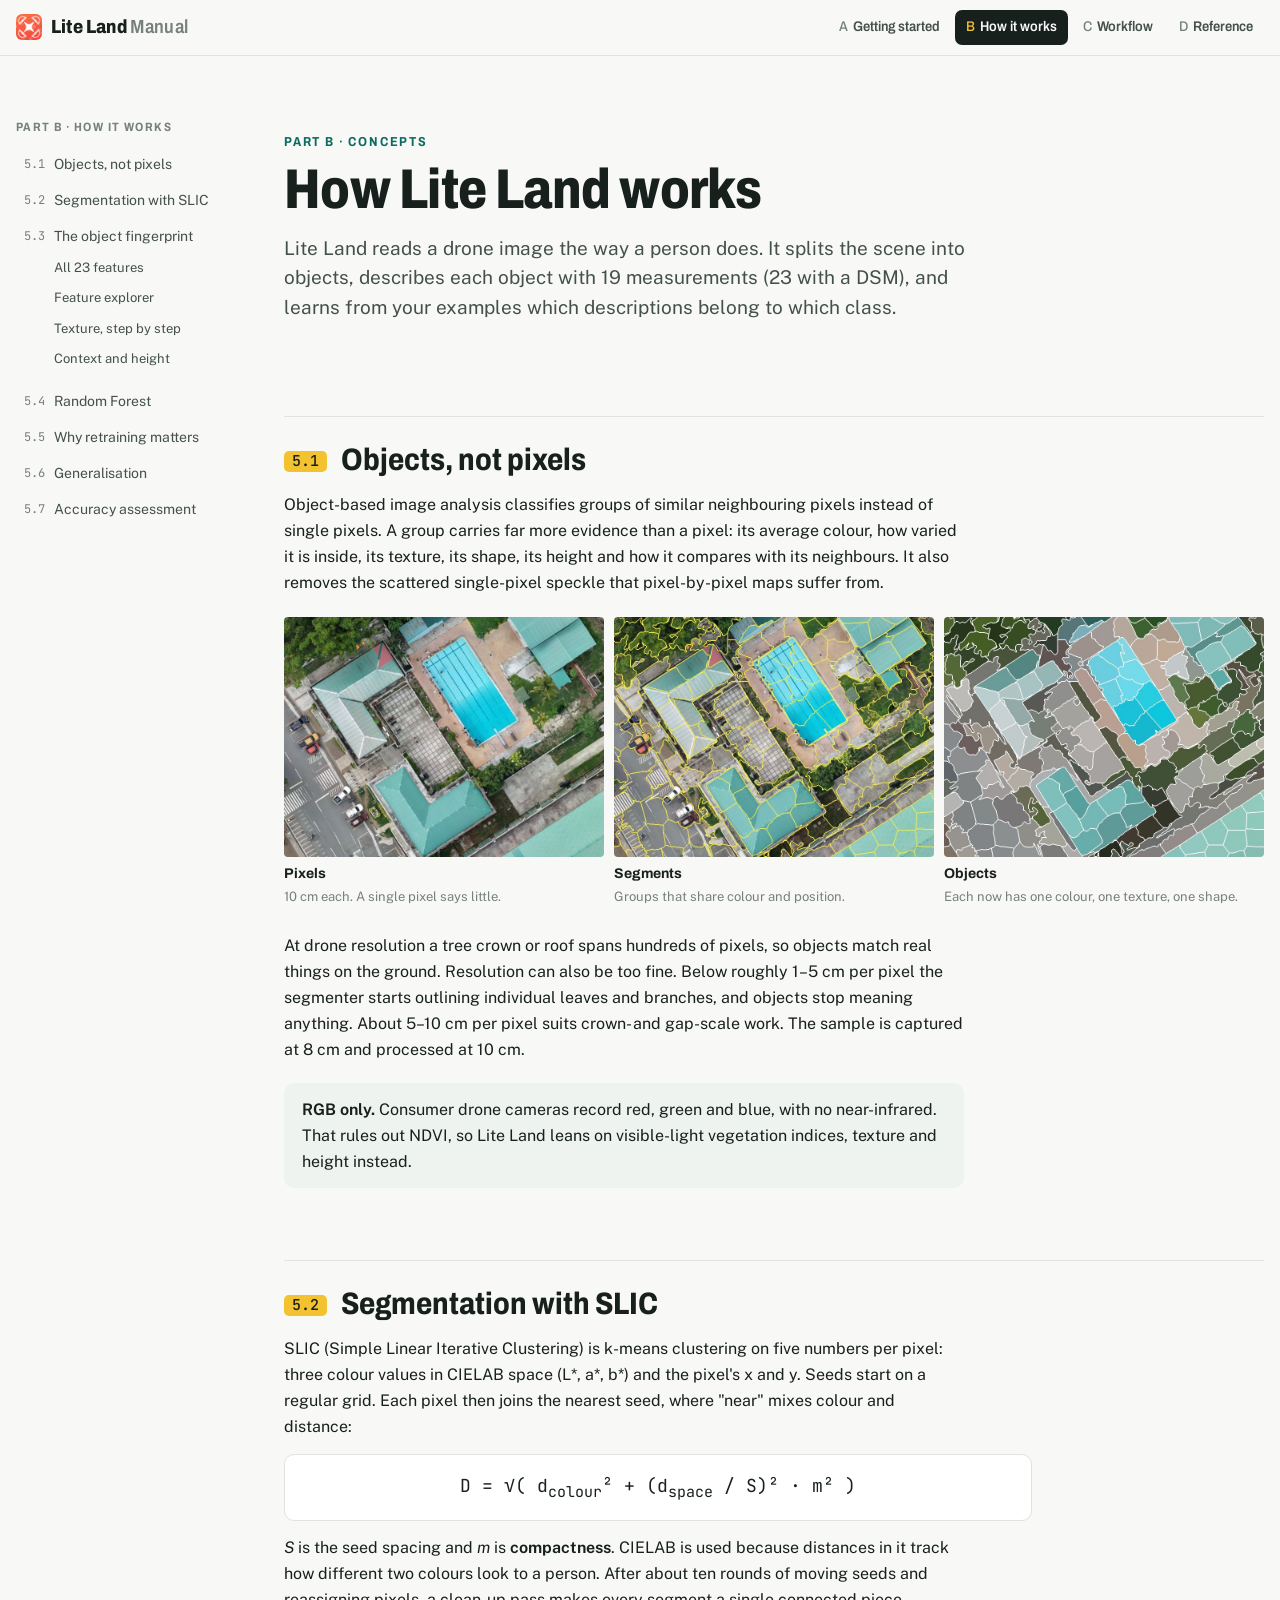
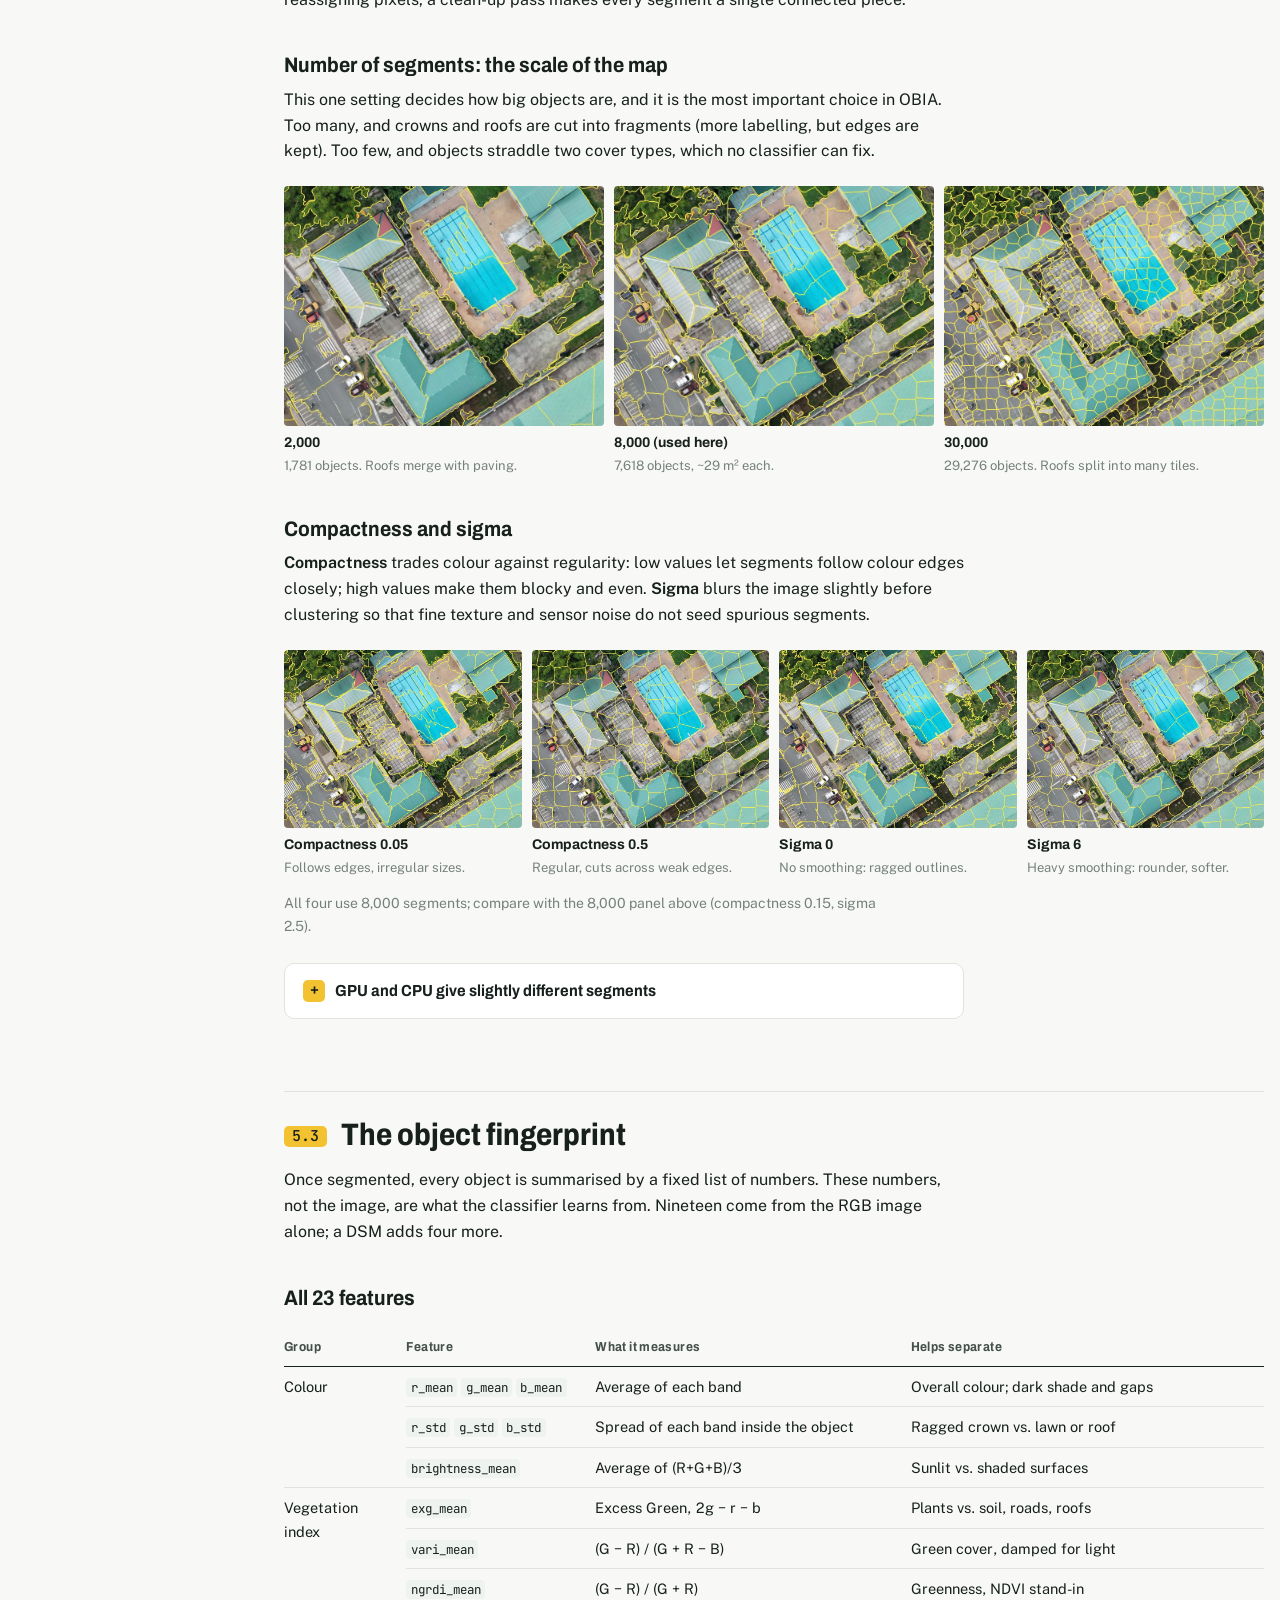
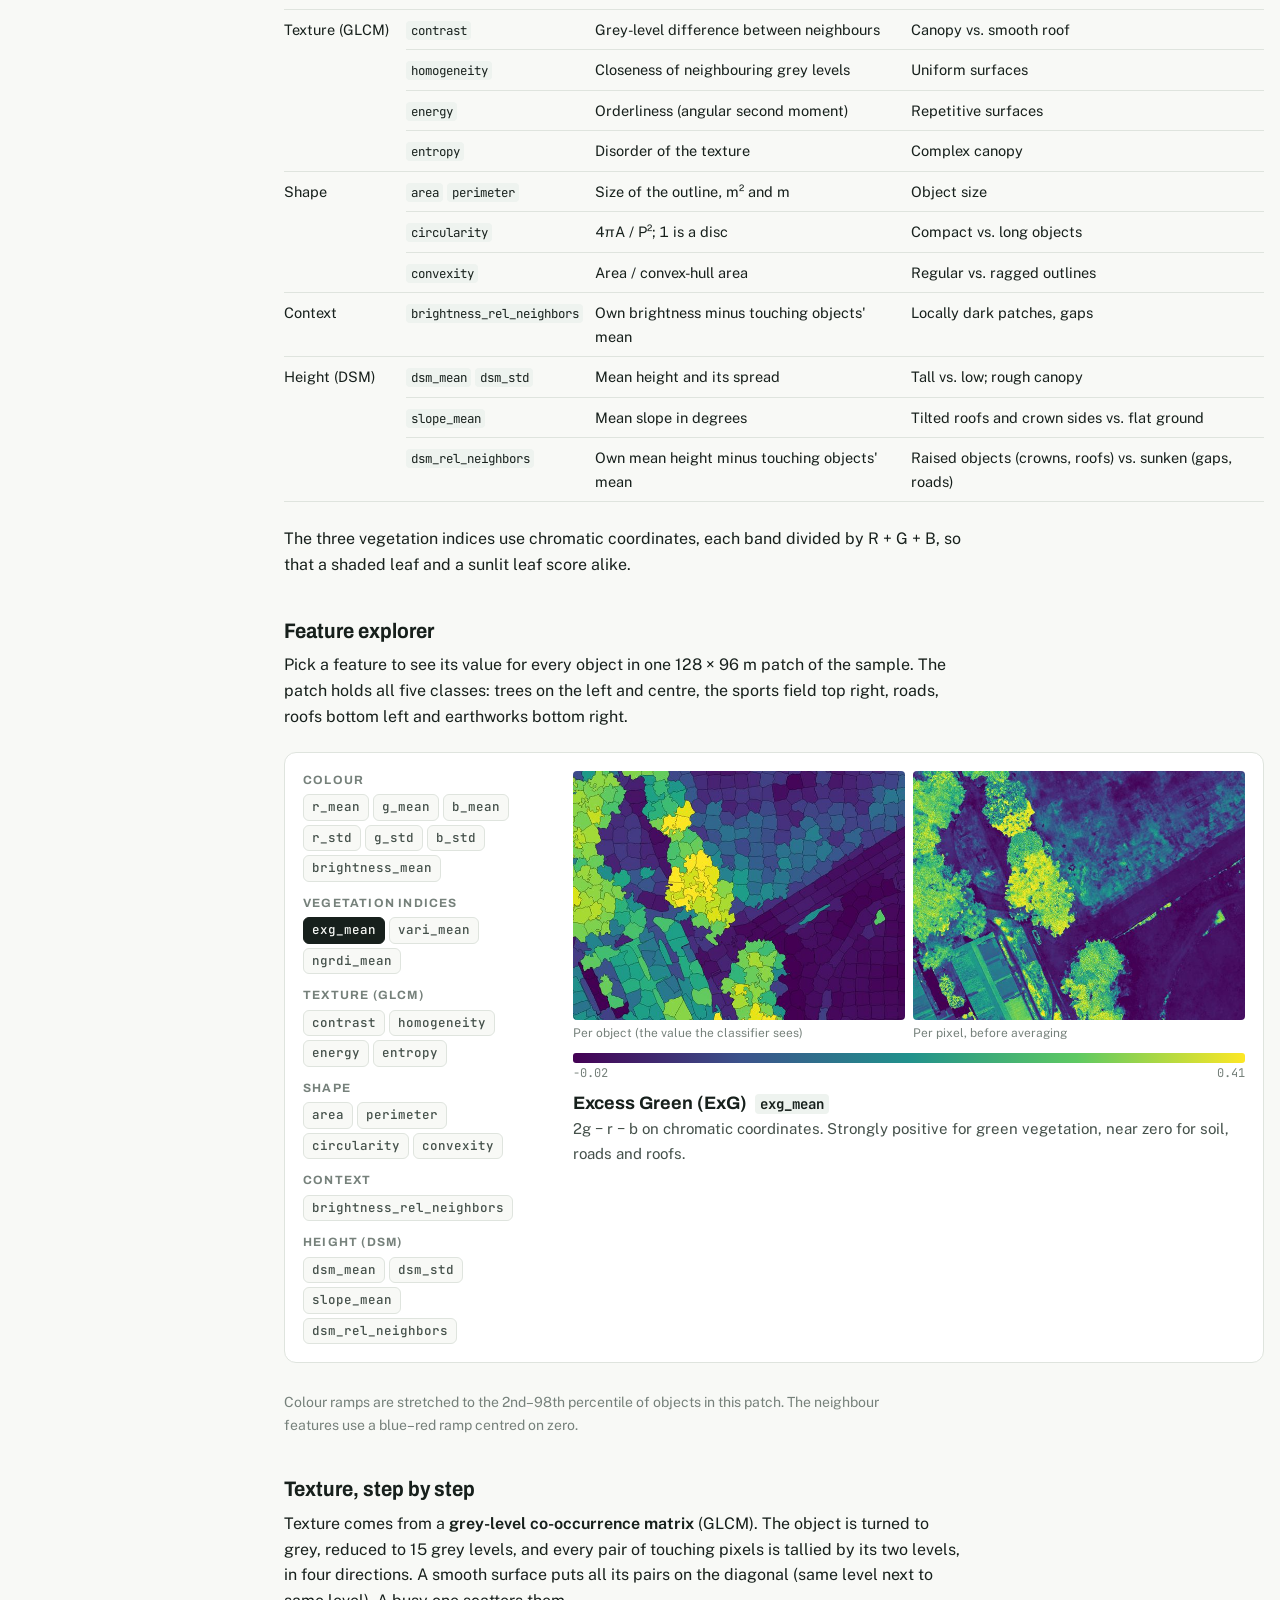
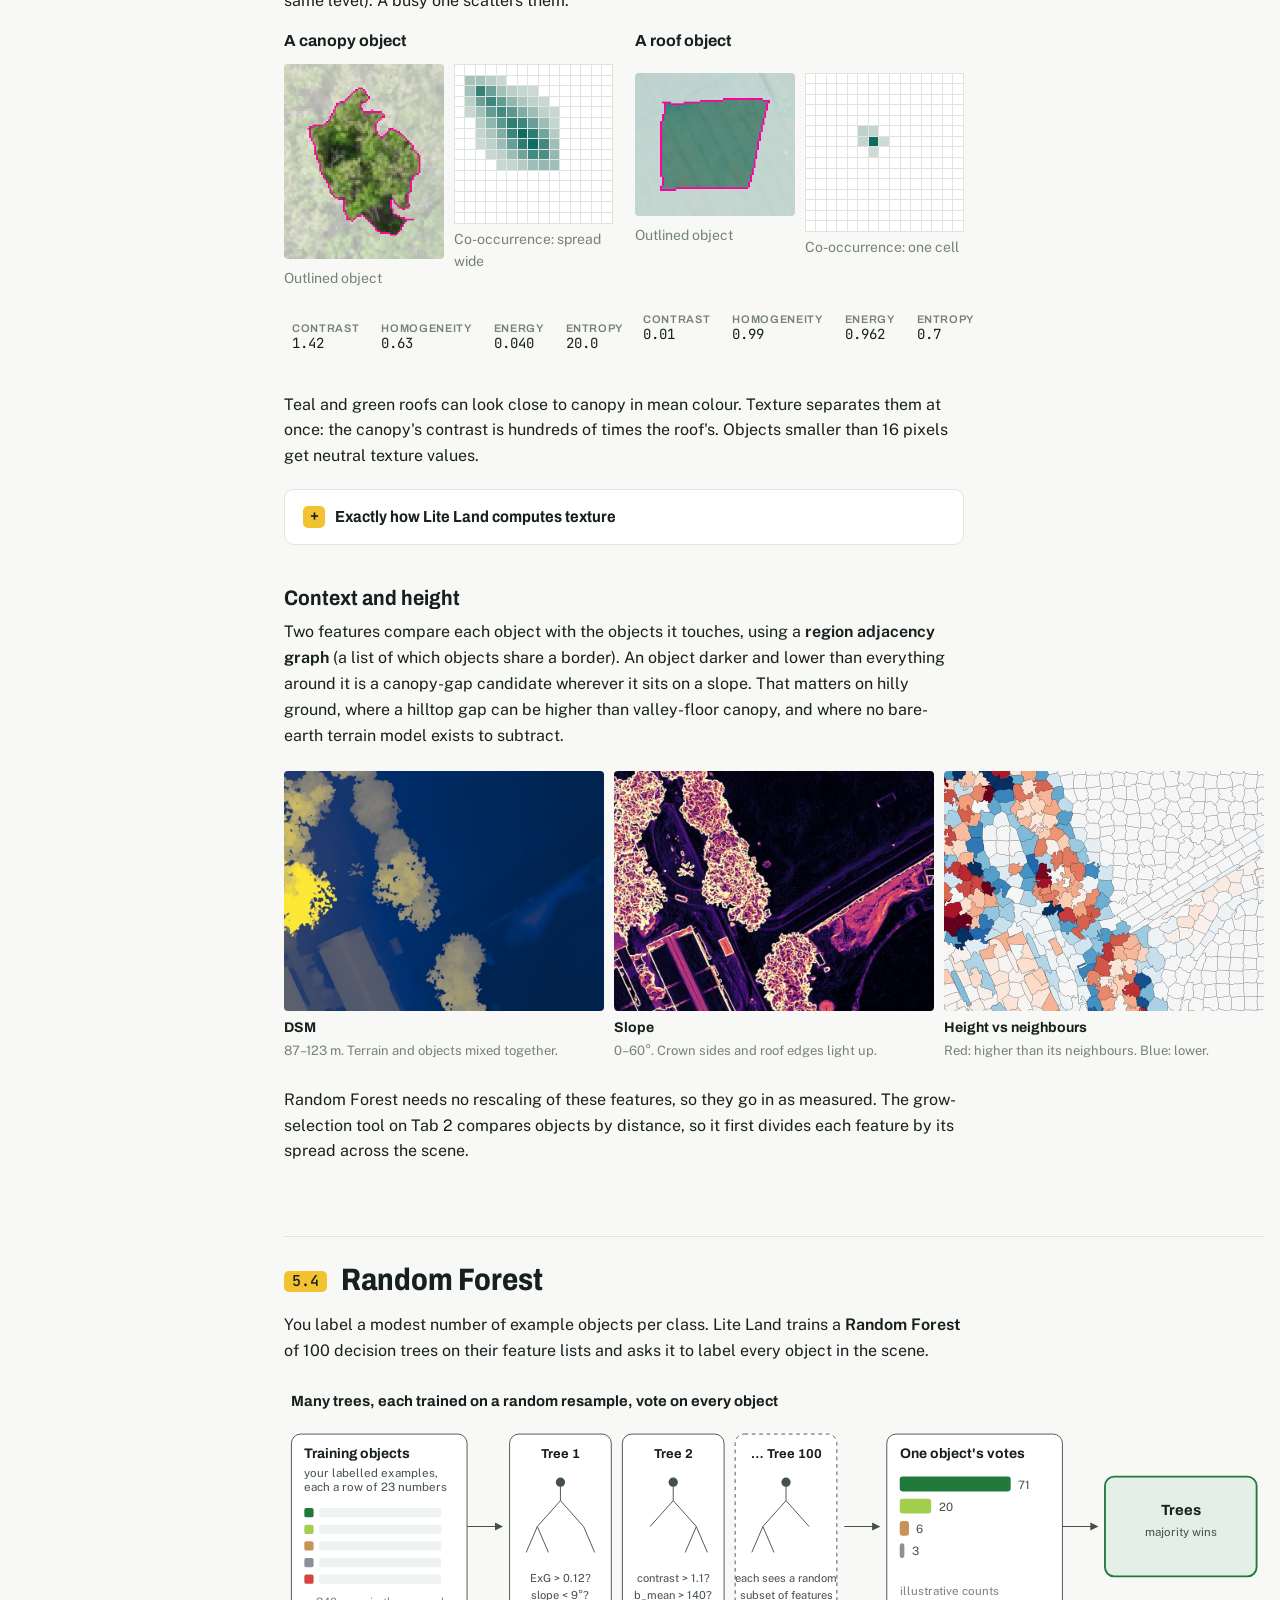
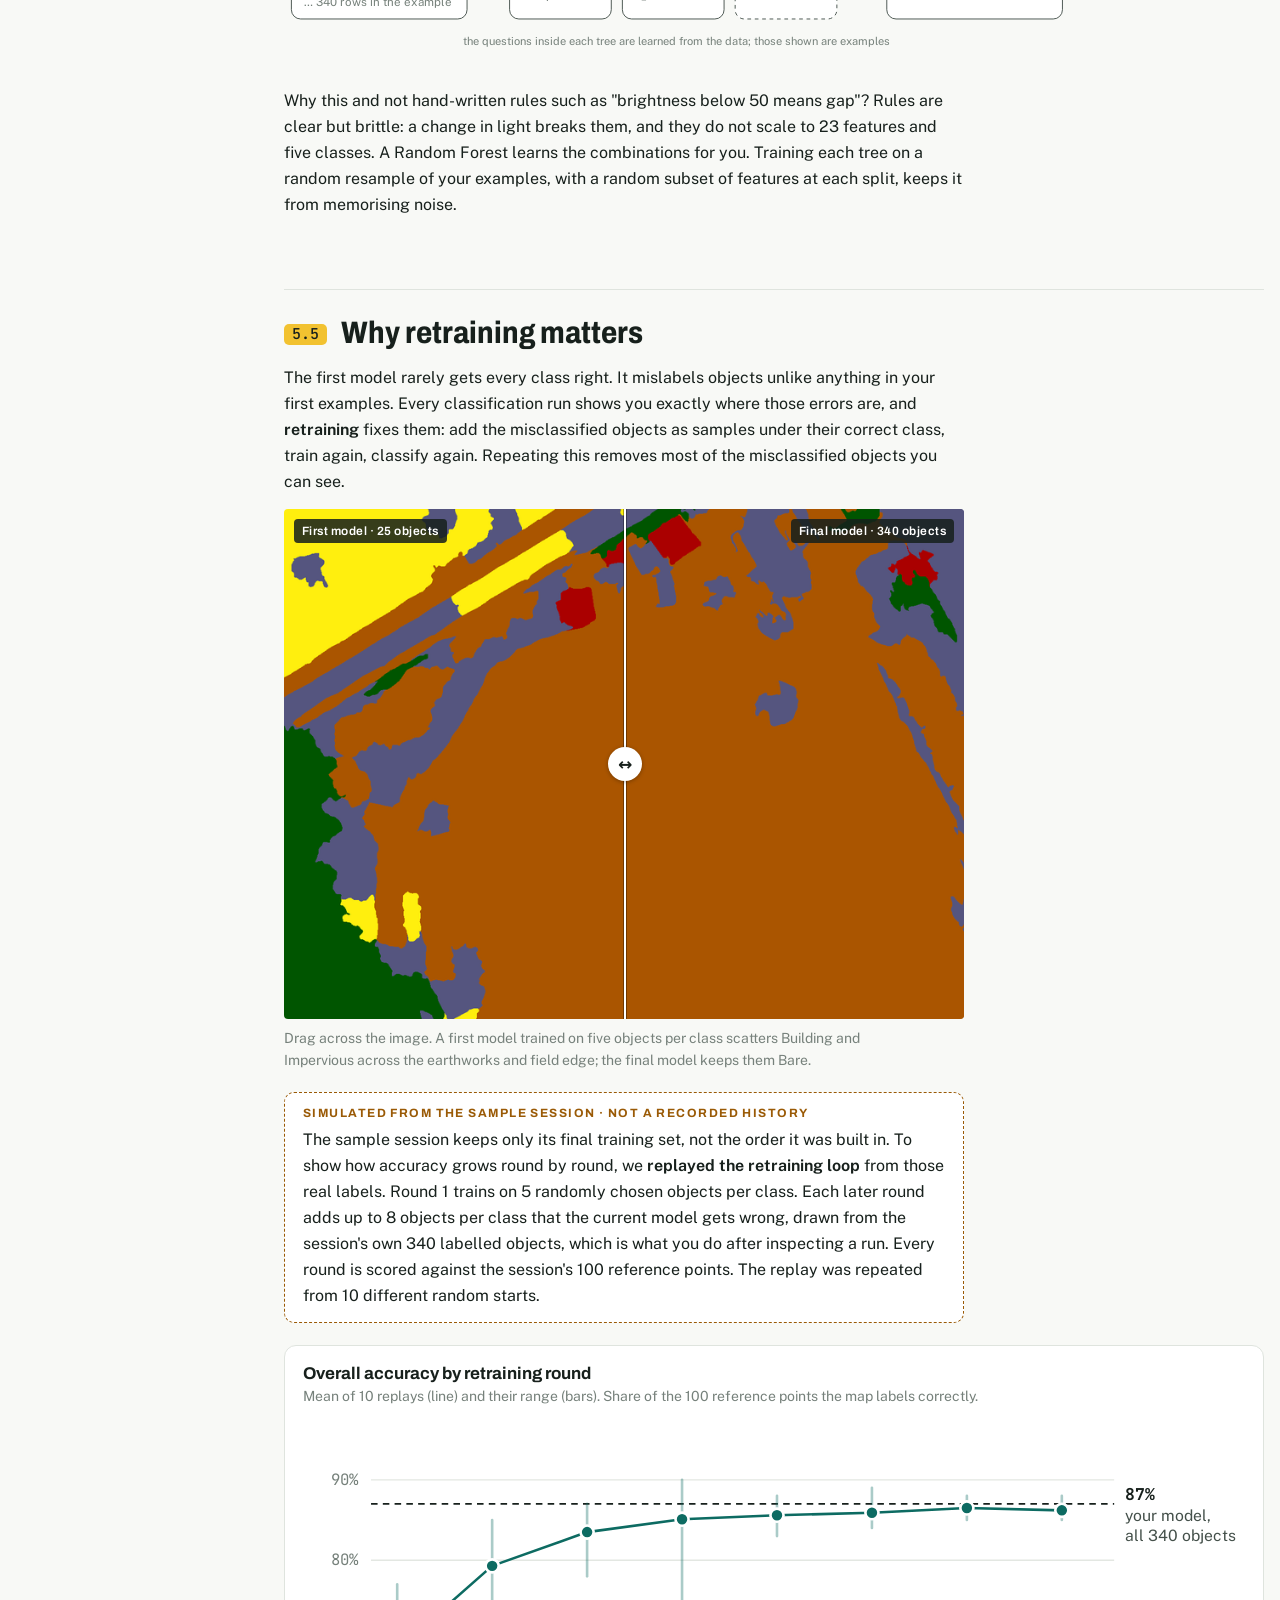
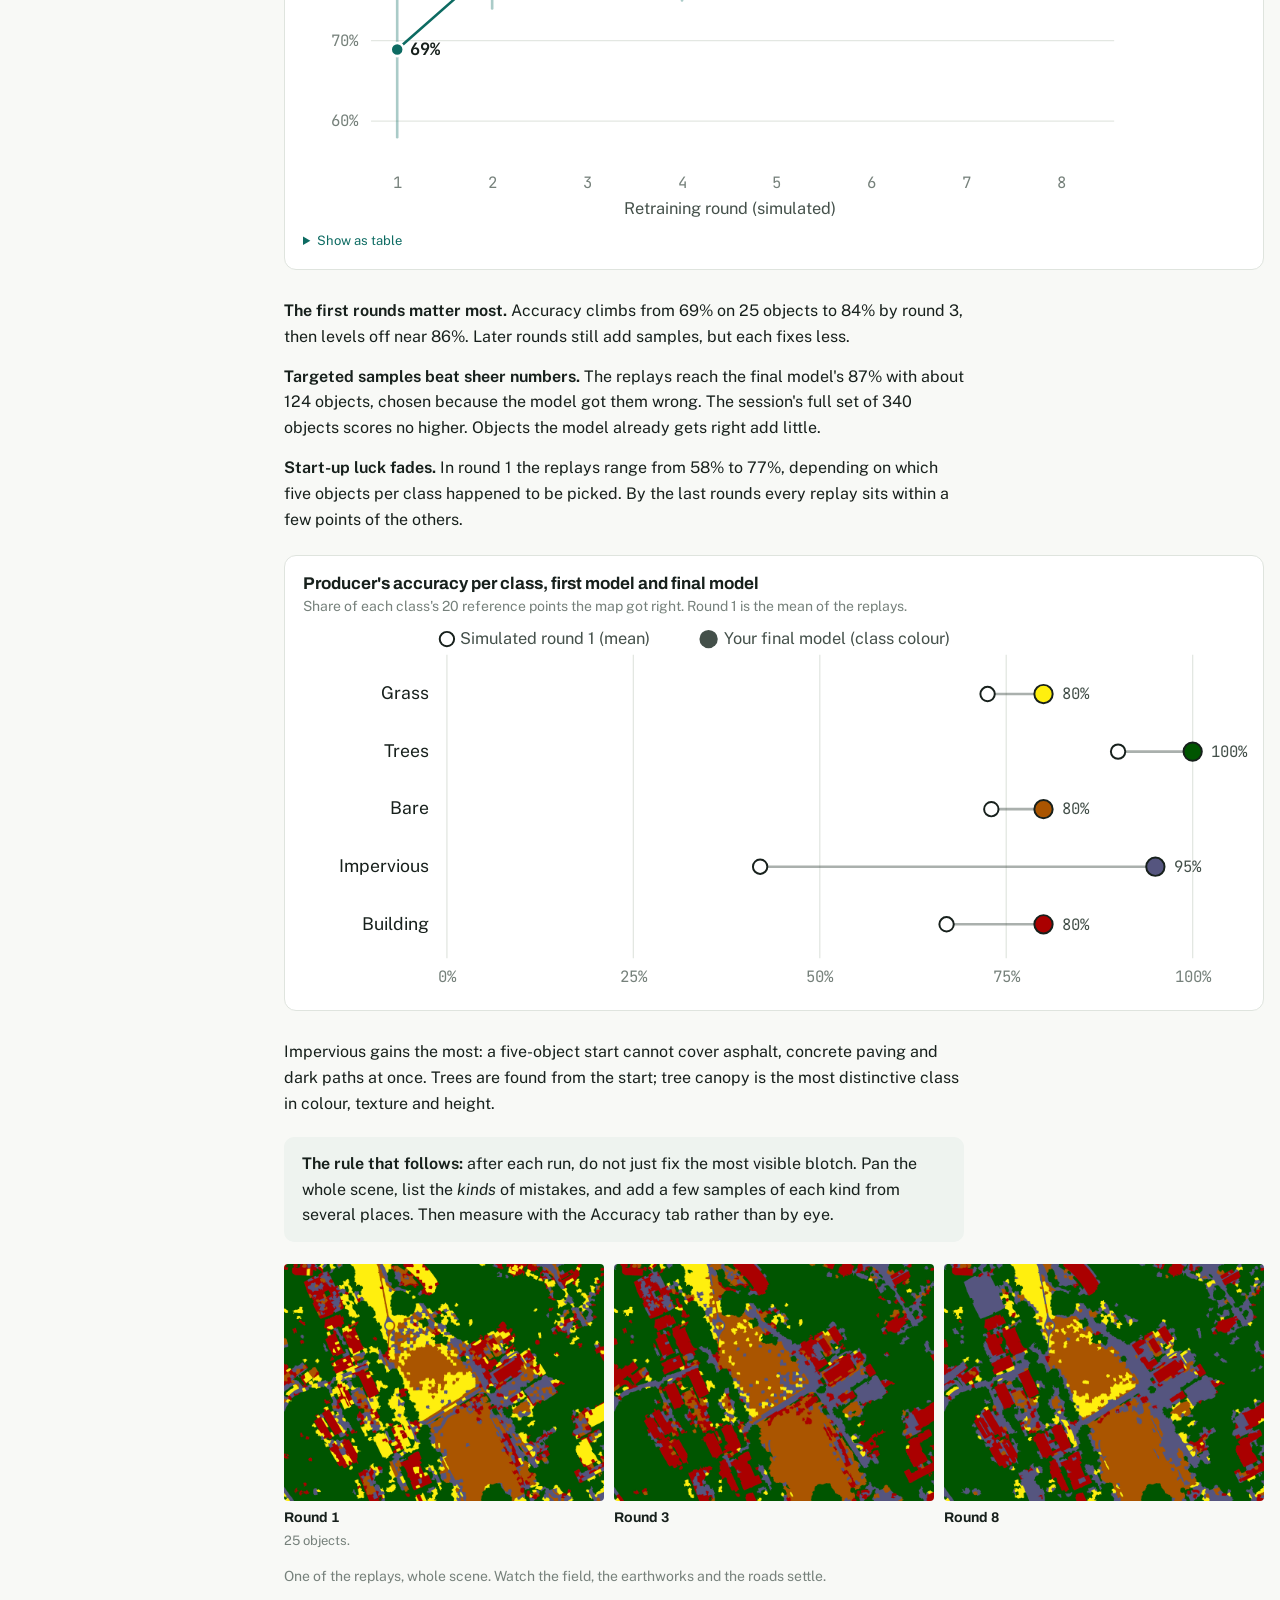
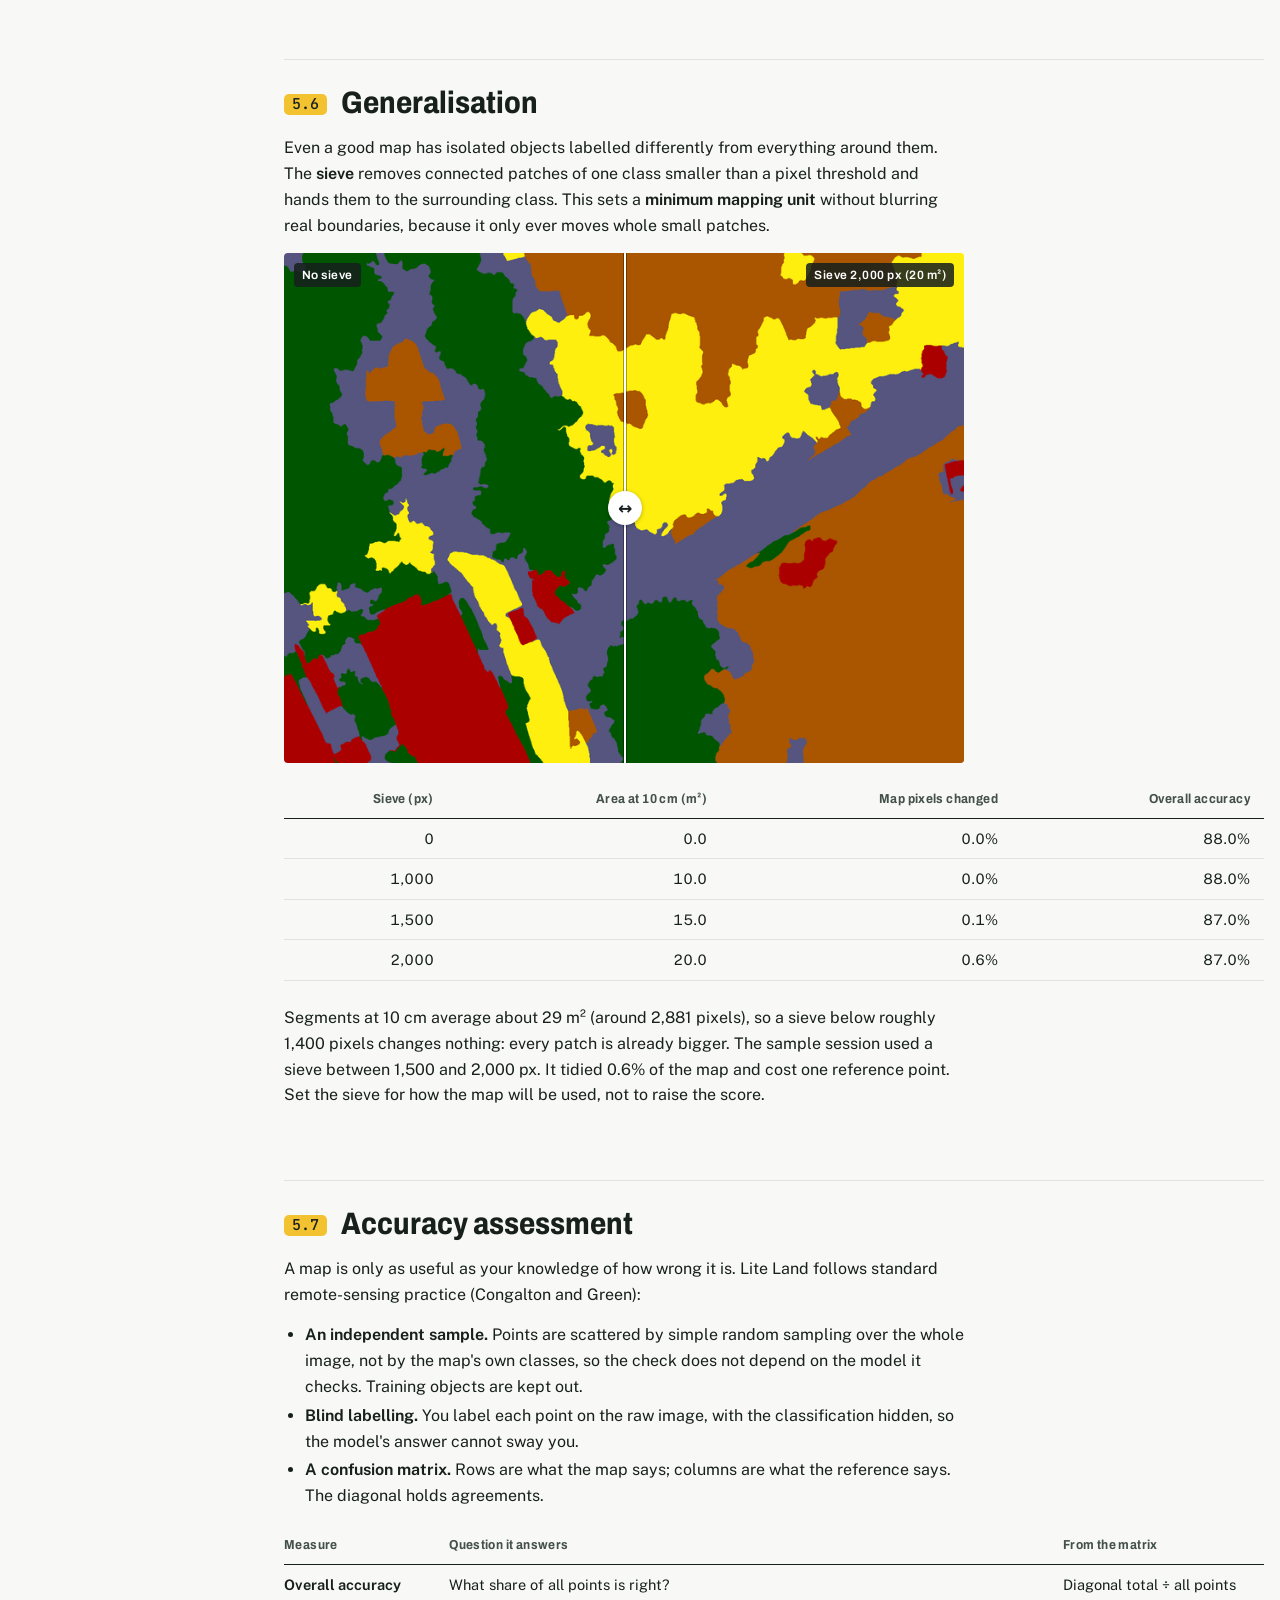
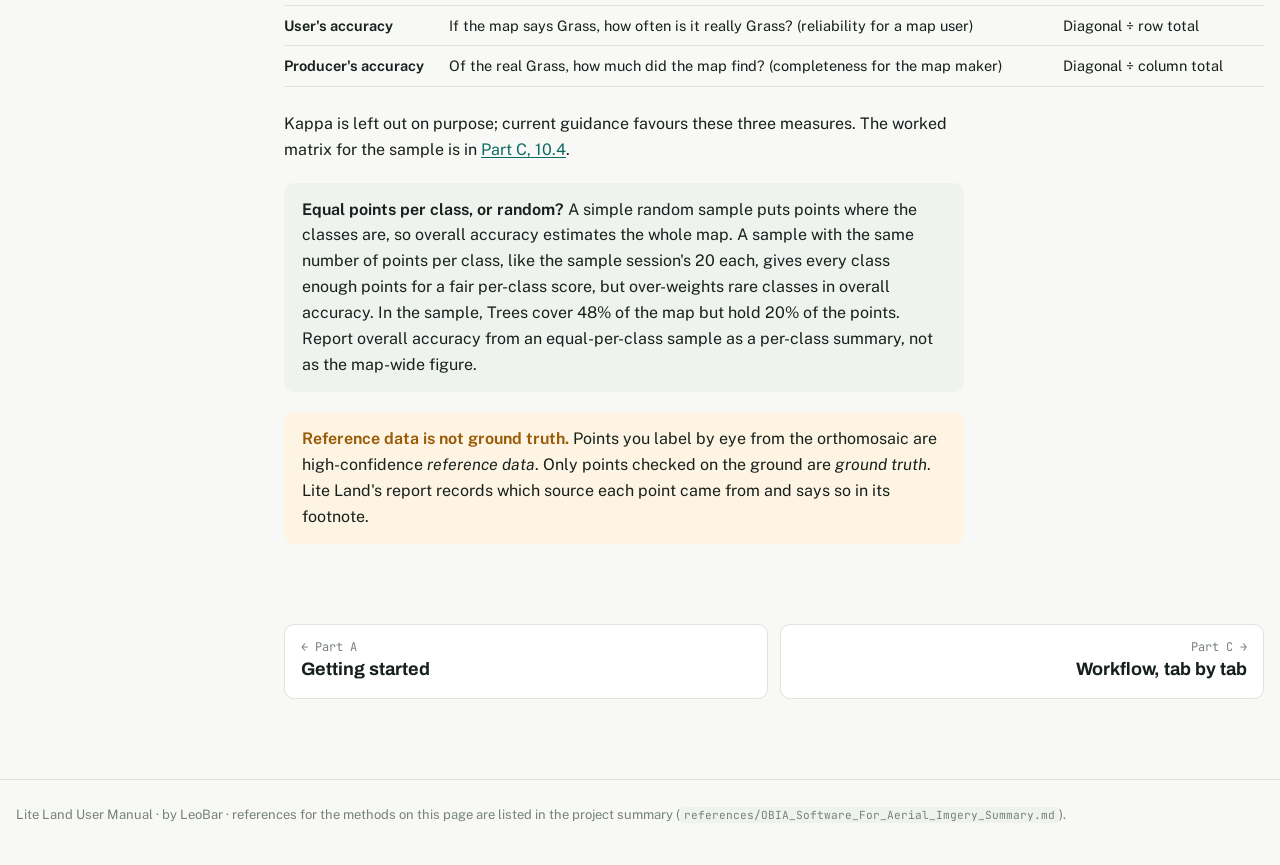
==== docs/concepts.html @ 66109f98 "Lite Land: README and illustrated user manual (GitHub Pages in docs/) Co-Authored-By: Claude Opus 5." ====
<!doctype html>
<html lang="en">
<head>
<meta charset="utf-8">
<meta name="viewport" content="width=device-width, initial-scale=1, viewport-fit=cover">
<title>Lite Land Manual · How it works</title>
<link rel="preconnect" href="https://fonts.googleapis.com">
<link rel="preconnect" href="https://fonts.gstatic.com" crossorigin>
<link rel="stylesheet" href="https://fonts.googleapis.com/css2?family=Archivo:wdth,wght@75..100,500..800&family=JetBrains+Mono:wght@400;500;700&family=Public+Sans:ital,wght@0,400;0,600;0,700;1,400&display=swap">
<link rel="icon" type="image/png" href="img/brand/lite_land_64.png">
<link rel="apple-touch-icon" href="img/brand/lite_land_180.png">
<link rel="stylesheet" href="manual.css">
</head>
<body>
<header class="topbar"><div class="topbar-inner">
  <a class="brand" href="index.html"><img class="brand-mark" src="img/brand/lite_land_64.png" alt="" width="26" height="26"><span>Lite Land <span class="brand-sub">Manual</span></span></a>
  <nav class="parts" aria-label="Manual parts">
    <a href="index.html"><span>A</span>Getting started</a>
    <a href="concepts.html" aria-current="page"><span>B</span>How it works</a>
    <a href="workflow.html"><span>C</span>Workflow</a>
    <a href="reference.html"><span>D</span>Reference</a>
  </nav>
</div></header>

<div class="frame">
<aside class="toc" aria-label="On this page">
  <p class="toc-title">Part B · How it works</p>
  <ol>
    <li><a href="#objects"><span class="n">5.1</span>Objects, not pixels</a></li>
    <li><a href="#slic"><span class="n">5.2</span>Segmentation with SLIC</a></li>
    <li><a href="#features"><span class="n">5.3</span>The object fingerprint</a>
      <ol>
        <li><a href="#feature-table">All 23 features</a></li>
        <li><a href="#explorer">Feature explorer</a></li>
        <li><a href="#glcm">Texture, step by step</a></li>
        <li><a href="#context">Context and height</a></li>
      </ol>
    </li>
    <li><a href="#rf"><span class="n">5.4</span>Random Forest</a></li>
    <li><a href="#retraining"><span class="n">5.5</span>Why retraining matters</a></li>
    <li><a href="#sieve"><span class="n">5.6</span>Generalisation</a></li>
    <li><a href="#accuracy"><span class="n">5.7</span>Accuracy assessment</a></li>
  </ol>
</aside>

<main>
<section class="hero">
  <p class="eyebrow">Part B · Concepts</p>
  <h1>How Lite Land works</h1>
  <p class="lead">Lite Land reads a drone image the way a person does. It splits the scene into objects, describes each object with 19 measurements (23 with a DSM), and learns from your examples which descriptions belong to which class.</p>
</section>

<h2 id="objects"><span class="num">5.1</span>Objects, not pixels</h2>
<p>Object-based image analysis classifies groups of similar neighbouring pixels instead of single pixels. A group carries far more evidence than a pixel: its average colour, how varied it is inside, its texture, its shape, its height and how it compares with its neighbours. It also removes the scattered single-pixel speckle that pixel-by-pixel maps suffer from.</p>
<div class="strip c3">
  <figure><img src="img/obj_pixels.jpg" alt="Pool, roofs and canopy at 10 cm"><figcaption><b>Pixels</b> 10 cm each. A single pixel says little.</figcaption></figure>
  <figure><img src="img/obj_boundaries.jpg" alt="Same view with yellow segment outlines"><figcaption><b>Segments</b> Groups that share colour and position.</figcaption></figure>
  <figure><img src="img/obj_means.jpg" alt="Same view with each segment filled with its mean colour"><figcaption><b>Objects</b> Each now has one colour, one texture, one shape.</figcaption></figure>
</div>
<p>At drone resolution a tree crown or roof spans hundreds of pixels, so objects match real things on the ground. Resolution can also be too fine. Below roughly 1–5 cm per pixel the segmenter starts outlining individual leaves and branches, and objects stop meaning anything. About 5–10 cm per pixel suits crown- and gap-scale work. The sample is captured at 8 cm and processed at 10 cm.</p>
<div class="note"><p><strong>RGB only.</strong> Consumer drone cameras record red, green and blue, with no near-infrared. That rules out NDVI, so Lite Land leans on visible-light vegetation indices, texture and height instead.</p></div>

<h2 id="slic"><span class="num">5.2</span>Segmentation with SLIC</h2>
<p>SLIC (Simple Linear Iterative Clustering) is k-means clustering on five numbers per pixel: three colour values in CIELAB space (L*, a*, b*) and the pixel's x and y. Seeds start on a regular grid. Each pixel then joins the nearest seed, where "near" mixes colour and distance:</p>
<p class="mono" style="font-size:18px;background:var(--surface);border:1px solid var(--rule);border-radius:10px;padding:16px 20px;text-align:center">D = √( d<sub>colour</sub>² + (d<sub>space</sub> / S)² · m² )</p>
<p><em>S</em> is the seed spacing and <em>m</em> is <strong>compactness</strong>. CIELAB is used because distances in it track how different two colours look to a person. After about ten rounds of moving seeds and reassigning pixels, a clean-up pass makes every segment a single connected piece.</p>

<h3>Number of segments: the scale of the map</h3>
<p>This one setting decides how big objects are, and it is the most important choice in OBIA. Too many, and crowns and roofs are cut into fragments (more labelling, but edges are kept). Too few, and objects straddle two cover types, which no classifier can fix.</p>
<div class="strip c3">
  <figure><img src="img/seg_k2000.jpg" alt="Segments at 2,000 target"><figcaption><b>2,000</b> <span data-d="seg_series.k2000.segments" data-fmt="int"></span> objects. Roofs merge with paving.</figcaption></figure>
  <figure><img src="img/seg_k8000.jpg" alt="Segments at 8,000 target"><figcaption><b>8,000 (used here)</b> <span data-d="seg_series.k8000.segments" data-fmt="int"></span> objects, ~<span data-d="segmentation.mean_area_m2" data-fmt="f0"></span> m² each.</figcaption></figure>
  <figure><img src="img/seg_k30000.jpg" alt="Segments at 30,000 target"><figcaption><b>30,000</b> <span data-d="seg_series.k30000.segments" data-fmt="int"></span> objects. Roofs split into many tiles.</figcaption></figure>
</div>

<h3>Compactness and sigma</h3>
<p><strong>Compactness</strong> trades colour against regularity: low values let segments follow colour edges closely; high values make them blocky and even. <strong>Sigma</strong> blurs the image slightly before clustering so that fine texture and sensor noise do not seed spurious segments.</p>
<div class="strip c4">
  <figure><img src="img/seg_m005.jpg" alt="Compactness 0.05"><figcaption><b>Compactness 0.05</b> Follows edges, irregular sizes.</figcaption></figure>
  <figure><img src="img/seg_m050.jpg" alt="Compactness 0.5"><figcaption><b>Compactness 0.5</b> Regular, cuts across weak edges.</figcaption></figure>
  <figure><img src="img/seg_s0.jpg" alt="Sigma 0"><figcaption><b>Sigma 0</b> No smoothing: ragged outlines.</figcaption></figure>
  <figure><img src="img/seg_s6.jpg" alt="Sigma 6"><figcaption><b>Sigma 6</b> Heavy smoothing: rounder, softer.</figcaption></figure>
</div>
<p class="caption">All four use 8,000 segments; compare with the 8,000 panel above (compactness 0.15, sigma 2.5).</p>
<details class="why"><summary>GPU and CPU give slightly different segments</summary>
<p>The CPU engine is scikit-image's standard SLIC, which searches only a window around each seed. The GPU engine is a PyTorch version that does the same clustering on the graphics card. The two treat compactness on different numeric scales, so the same slider value gives similar but not identical segments. On the sample, 8,000 requested segments gave <span data-d="seg_series.k8000.segments" data-fmt="int"></span> on GPU and <span data-d="seg_series.cpu_k8000.segments" data-fmt="int"></span> on CPU. Pick one engine for a project and keep it.</p>
</details>

<h2 id="features"><span class="num">5.3</span>The object fingerprint</h2>
<p>Once segmented, every object is summarised by a fixed list of numbers. These numbers, not the image, are what the classifier learns from. Nineteen come from the RGB image alone; a DSM adds four more.</p>

<h3 id="feature-table">All 23 features</h3>
<div class="table-wrap"><table>
  <thead><tr><th>Group</th><th>Feature</th><th>What it measures</th><th>Helps separate</th></tr></thead>
  <tbody>
    <tr><td rowspan="3">Colour</td><td><code>r_mean</code> <code>g_mean</code> <code>b_mean</code></td><td>Average of each band</td><td>Overall colour; dark shade and gaps</td></tr>
    <tr><td><code>r_std</code> <code>g_std</code> <code>b_std</code></td><td>Spread of each band inside the object</td><td>Ragged crown vs. lawn or roof</td></tr>
    <tr><td><code>brightness_mean</code></td><td>Average of (R+G+B)/3</td><td>Sunlit vs. shaded surfaces</td></tr>
    <tr><td rowspan="3">Vegetation index</td><td><code>exg_mean</code></td><td>Excess Green, 2g − r − b</td><td>Plants vs. soil, roads, roofs</td></tr>
    <tr><td><code>vari_mean</code></td><td>(G − R) / (G + R − B)</td><td>Green cover, damped for light</td></tr>
    <tr><td><code>ngrdi_mean</code></td><td>(G − R) / (G + R)</td><td>Greenness, NDVI stand-in</td></tr>
    <tr><td rowspan="4">Texture (GLCM)</td><td><code>contrast</code></td><td>Grey-level difference between neighbours</td><td>Canopy vs. smooth roof</td></tr>
    <tr><td><code>homogeneity</code></td><td>Closeness of neighbouring grey levels</td><td>Uniform surfaces</td></tr>
    <tr><td><code>energy</code></td><td>Orderliness (angular second moment)</td><td>Repetitive surfaces</td></tr>
    <tr><td><code>entropy</code></td><td>Disorder of the texture</td><td>Complex canopy</td></tr>
    <tr><td rowspan="3">Shape</td><td><code>area</code> <code>perimeter</code></td><td>Size of the outline, m² and m</td><td>Object size</td></tr>
    <tr><td><code>circularity</code></td><td>4πA / P²; 1 is a disc</td><td>Compact vs. long objects</td></tr>
    <tr><td><code>convexity</code></td><td>Area / convex-hull area</td><td>Regular vs. ragged outlines</td></tr>
    <tr><td>Context</td><td><code>brightness_rel_neighbors</code></td><td>Own brightness minus touching objects' mean</td><td>Locally dark patches, gaps</td></tr>
    <tr><td rowspan="3">Height (DSM)</td><td><code>dsm_mean</code> <code>dsm_std</code></td><td>Mean height and its spread</td><td>Tall vs. low; rough canopy</td></tr>
    <tr><td><code>slope_mean</code></td><td>Mean slope in degrees</td><td>Tilted roofs and crown sides vs. flat ground</td></tr>
    <tr><td><code>dsm_rel_neighbors</code></td><td>Own mean height minus touching objects' mean</td><td>Raised objects (crowns, roofs) vs. sunken (gaps, roads)</td></tr>
  </tbody>
</table></div>
<p>The three vegetation indices use chromatic coordinates, each band divided by R + G + B, so that a shaded leaf and a sunlit leaf score alike.</p>

<h3 id="explorer">Feature explorer</h3>
<p>Pick a feature to see its value for every object in one 128 × 96 m patch of the sample. The patch holds all five classes: trees on the left and centre, the sports field top right, roads, roofs bottom left and earthworks bottom right.</p>
<div class="panel" id="feature-explorer" data-start="exg_mean">
  <div class="fx">
    <div class="fx-list"></div>
    <div class="fx-view"></div>
  </div>
</div>
<p class="small">Colour ramps are stretched to the 2nd–98th percentile of objects in this patch. The neighbour features use a blue–red ramp centred on zero.</p>

<h3 id="glcm">Texture, step by step</h3>
<p>Texture comes from a <strong>grey-level co-occurrence matrix</strong> (GLCM). The object is turned to grey, reduced to 15 grey levels, and every pair of touching pixels is tallied by its two levels, in four directions. A smooth surface puts all its pairs on the diagonal (same level next to same level). A busy one scatters them.</p>
<div class="glcm">
  <div class="glcm-card" data-glcm="canopy">
    <h4>A canopy object</h4>
    <figure style="margin:0"><img src="img/glcm_canopy.png" alt="A canopy segment outlined in magenta"><figcaption>Outlined object</figcaption></figure>
    <div><div class="glcm-grid" aria-label="Co-occurrence matrix of the canopy object"></div><p class="small" style="margin-top:4px">Co-occurrence: spread wide</p></div>
    <dl class="glcm-stats"></dl>
  </div>
  <div class="glcm-card" data-glcm="roof">
    <h4>A roof object</h4>
    <figure style="margin:0"><img src="img/glcm_roof.png" alt="A roof segment outlined in magenta"><figcaption>Outlined object</figcaption></figure>
    <div><div class="glcm-grid" aria-label="Co-occurrence matrix of the roof object"></div><p class="small" style="margin-top:4px">Co-occurrence: one cell</p></div>
    <dl class="glcm-stats"></dl>
  </div>
</div>
<p style="margin-top:18px">Teal and green roofs can look close to canopy in mean colour. Texture separates them at once: the canopy's contrast is hundreds of times the roof's. Objects smaller than 16 pixels get neutral texture values.</p>
<details class="why"><summary>Exactly how Lite Land computes texture</summary>
<p>Luminance is 0.299R + 0.587G + 0.114B. Grey levels 1–15 hold the object's pixels; level 0 marks pixels outside the object and is dropped, then the matrix is renormalised so only pairs inside the object count. Pairs are one pixel apart at 0°, 45°, 90° and 135°, counted symmetrically. Contrast, homogeneity and energy are averaged over the four directions. Entropy is computed in bits and summed over the four directions, so its values run about four times a single-direction entropy; the classifier is unaffected by that scale.</p>
</details>

<h3 id="context">Context and height</h3>
<p>Two features compare each object with the objects it touches, using a <strong>region adjacency graph</strong> (a list of which objects share a border). An object darker and lower than everything around it is a canopy-gap candidate wherever it sits on a slope. That matters on hilly ground, where a hilltop gap can be higher than valley-floor canopy, and where no bare-earth terrain model exists to subtract.</p>
<div class="strip c3">
  <figure><img src="img/dsm_crop.jpg" alt="DSM heights over the patch"><figcaption><b>DSM</b> <span data-d="dsm_crop.lo" data-fmt="f0"></span>–<span data-d="dsm_crop.hi" data-fmt="f0"></span> m. Terrain and objects mixed together.</figcaption></figure>
  <figure><img src="img/slope_crop.jpg" alt="Slope over the patch"><figcaption><b>Slope</b> 0–60°. Crown sides and roof edges light up.</figcaption></figure>
  <figure><img src="img/feat/dsm_rel_neighbors.jpg" alt="Height relative to neighbours per object"><figcaption><b>Height vs neighbours</b> Red: higher than its neighbours. Blue: lower.</figcaption></figure>
</div>
<p>Random Forest needs no rescaling of these features, so they go in as measured. The grow-selection tool on Tab 2 compares objects by distance, so it first divides each feature by its spread across the scene.</p>

<h2 id="rf"><span class="num">5.4</span>Random Forest</h2>
<p>You label a modest number of example objects per class. Lite Land trains a <strong>Random Forest</strong> of 100 decision trees on their feature lists and asks it to label every object in the scene.</p>
<figure class="wide">
<svg viewBox="0 0 1060 290" role="img" aria-label="Many trees, each trained on a random resample, vote on every object" style="width:100%;height:auto;font-family:'Public Sans',sans-serif">
  <defs><marker id="ra" viewBox="0 0 10 10" refX="9" refY="5" markerWidth="7" markerHeight="7" orient="auto-start-reverse"><path d="M0 0L10 5L0 10z" fill="#44504a"/></marker></defs>
  <text x="8" y="22" font-family="Archivo, sans-serif" font-weight="700" font-size="16" fill="#17201c">Many trees, each trained on a random resample, vote on every object</text>
  <g font-size="12.5" fill="#44504a">
    <rect x="8" y="52" width="190" height="200" rx="10" fill="#fff" stroke="#44504a"/>
    <text x="22" y="78" font-weight="700" fill="#17201c" font-family="Archivo, sans-serif" font-size="15">Training objects</text>
    <text x="22" y="98">your labelled examples,</text><text x="22" y="114">each a row of 23 numbers</text>
    <g><rect x="22" y="132" width="10" height="10" rx="2" fill="#1f7a3c"/><rect x="38" y="132" width="132" height="10" rx="2" fill="#eef3ef"/></g>
    <g><rect x="22" y="150" width="10" height="10" rx="2" fill="#a3cf4f"/><rect x="38" y="150" width="132" height="10" rx="2" fill="#eef3ef"/></g>
    <g><rect x="22" y="168" width="10" height="10" rx="2" fill="#c99358"/><rect x="38" y="168" width="132" height="10" rx="2" fill="#eef3ef"/></g>
    <g><rect x="22" y="186" width="10" height="10" rx="2" fill="#8b9099"/><rect x="38" y="186" width="132" height="10" rx="2" fill="#eef3ef"/></g>
    <g><rect x="22" y="204" width="10" height="10" rx="2" fill="#d64541"/><rect x="38" y="204" width="132" height="10" rx="2" fill="#eef3ef"/></g>
    <text x="22" y="238" fill="#76817b">… 340 rows in the example</text>
  </g>
  <g fill="none" stroke="#44504a" stroke-width="1.25"><path d="M198 152H236" marker-end="url(#ra)"/><path d="M606 152H644" marker-end="url(#ra)"/><path d="M842 152H880" marker-end="url(#ra)"/></g>
  <g font-size="12" fill="#44504a">
    <g transform="translate(244,52)"><rect width="110" height="200" rx="10" fill="#fff" stroke="#44504a"/><text x="55" y="26" text-anchor="middle" font-weight="700" fill="#17201c" font-family="Archivo, sans-serif" font-size="14">Tree 1</text><path d="M55 52v20M55 72L30 100M55 72L80 100M30 100L18 128M30 100L42 128M80 100L92 128" stroke="#44504a" fill="none"/><circle cx="55" cy="52" r="5" fill="#44504a"/><text x="55" y="160" text-anchor="middle">ExG &gt; 0.12?</text><text x="55" y="178" text-anchor="middle">slope &lt; 9°?</text></g>
    <g transform="translate(366,52)"><rect width="110" height="200" rx="10" fill="#fff" stroke="#44504a"/><text x="55" y="26" text-anchor="middle" font-weight="700" fill="#17201c" font-family="Archivo, sans-serif" font-size="14">Tree 2</text><path d="M55 52v20M55 72L30 100M55 72L80 100M80 100L68 128M80 100L92 128" stroke="#44504a" fill="none"/><circle cx="55" cy="52" r="5" fill="#44504a"/><text x="55" y="160" text-anchor="middle">contrast &gt; 1.1?</text><text x="55" y="178" text-anchor="middle">b_mean &gt; 140?</text></g>
    <g transform="translate(488,52)"><rect width="110" height="200" rx="10" fill="#fff" stroke="#44504a" stroke-dasharray="4 4"/><text x="55" y="26" text-anchor="middle" font-weight="700" fill="#17201c" font-family="Archivo, sans-serif" font-size="14">… Tree 100</text><path d="M55 52v20M55 72L30 100M55 72L80 100M30 100L18 128M30 100L42 128" stroke="#44504a" fill="none"/><circle cx="55" cy="52" r="5" fill="#44504a"/><text x="55" y="160" text-anchor="middle">each sees a random</text><text x="55" y="178" text-anchor="middle">subset of features</text></g>
  </g>
  <g font-size="12.5" fill="#44504a">
    <rect x="652" y="52" width="190" height="200" rx="10" fill="#fff" stroke="#44504a"/>
    <text x="666" y="78" font-weight="700" fill="#17201c" font-family="Archivo, sans-serif" font-size="15">One object's votes</text>
    <rect x="666" y="98" width="120" height="16" rx="3" fill="#1f7a3c"/><text x="794" y="111">71</text>
    <rect x="666" y="122" width="34" height="16" rx="3" fill="#a3cf4f"/><text x="708" y="135">20</text>
    <rect x="666" y="146" width="10" height="16" rx="3" fill="#c99358"/><text x="684" y="159">6</text>
    <rect x="666" y="170" width="5" height="16" rx="3" fill="#8b9099"/><text x="679" y="183">3</text>
    <text x="666" y="226" fill="#76817b">illustrative counts</text>
  </g>
  <g font-size="12.5" fill="#44504a">
    <rect x="888" y="98" width="164" height="108" rx="10" fill="#e3efe7" stroke="#1f7a3c" stroke-width="2"/>
    <text x="970" y="140" text-anchor="middle" font-weight="700" fill="#17201c" font-family="Archivo, sans-serif" font-size="16">Trees</text>
    <text x="970" y="162" text-anchor="middle">majority wins</text>
  </g>
  <text x="425" y="280" text-anchor="middle" font-size="12" fill="#76817b">the questions inside each tree are learned from the data; those shown are examples</text>
</svg>
</figure>
<p>Why this and not hand-written rules such as "brightness below 50 means gap"? Rules are clear but brittle: a change in light breaks them, and they do not scale to 23 features and five classes. A Random Forest learns the combinations for you. Training each tree on a random resample of your examples, with a random subset of features at each split, keeps it from memorising noise.</p>

<h2 id="retraining"><span class="num">5.5</span>Why retraining matters</h2>
<p>The first model rarely gets every class right. It mislabels objects unlike anything in your first examples. Every classification run shows you exactly where those errors are, and <strong>retraining</strong> fixes them: add the misclassified objects as samples under their correct class, train again, classify again. Repeating this removes most of the misclassified objects you can see.</p>
<div class="compare" data-label="Compare a sparse first model with the final model">
  <img src="img/sparse_zoom.png" alt="Classification from a first model trained on 5 objects per class, with scattered errors">
  <div class="top"><img src="img/full_zoom.png" alt="The same area classified by the final model trained on 340 objects, much cleaner"></div>
  <div class="bar"></div><span class="tag l">First model · <span data-d="sparse_example.samples"></span> objects</span><span class="tag r">Final model · <span data-d="training.total"></span> objects</span>
</div>
<p class="caption" style="margin-top:8px">Drag across the image. A first model trained on five objects per class scatters Building and Impervious across the earthworks and field edge; the final model keeps them Bare.</p>

<div class="demo">
  <p class="tagline">Simulated from the sample session · not a recorded history</p>
  <p>The sample session keeps only its final training set, not the order it was built in. To show how accuracy grows round by round, we <strong>replayed the retraining loop</strong> from those real labels. Round 1 trains on <span data-d="simulation.start_per_class"></span> randomly chosen objects per class. Each later round adds up to <span data-d="simulation.add_per_class"></span> objects per class that the current model gets wrong, drawn from the session's own 340 labelled objects, which is what you do after inspecting a run. Every round is scored against the session's 100 reference points. The replay was repeated from <span data-d="simulation.seeds"></span> different random starts.</p>
</div>
<div class="panel">
  <p class="chart-title">Overall accuracy by retraining round</p>
  <p class="chart-sub">Mean of <span data-d="simulation.seeds"></span> replays (line) and their range (bars). Share of the 100 reference points the map labels correctly.</p>
  <div class="chart" id="chart-oa"></div>
  <details class="chart-table"><summary>Show as table</summary>
    <div class="table-wrap"><table><thead><tr><th>Round</th><th class="num">Training objects (mean)</th><th class="num">Overall accuracy (mean)</th><th class="num">Range</th></tr></thead><tbody></tbody></table></div>
  </details>
</div>
<p><strong>The first rounds matter most.</strong> Accuracy climbs from <span data-d="simulation.rounds.0.oa_mean" data-fmt="pct0"></span> on 25 objects to <span data-d="simulation.rounds.2.oa_mean" data-fmt="pct0"></span> by round 3, then levels off near <span data-d="simulation.rounds.7.oa_mean" data-fmt="pct0"></span>. Later rounds still add samples, but each fixes less.</p>
<p><strong>Targeted samples beat sheer numbers.</strong> The replays reach the final model's <span data-d="simulation.final_full.oa" data-fmt="pct0"></span> with about <span data-d="simulation.rounds.7.samples" data-fmt="int"></span> objects, chosen because the model got them wrong. The session's full set of <span data-d="training.total"></span> objects scores no higher. Objects the model already gets right add little.</p>
<p><strong>Start-up luck fades.</strong> In round 1 the replays range from <span data-d="simulation.rounds.0.oa_min" data-fmt="pct0"></span> to <span data-d="simulation.rounds.0.oa_max" data-fmt="pct0"></span>, depending on which five objects per class happened to be picked. By the last rounds every replay sits within a few points of the others.</p>
<div class="panel">
  <p class="chart-title">Producer's accuracy per class, first model and final model</p>
  <p class="chart-sub">Share of each class's 20 reference points the map got right. Round 1 is the mean of the replays.</p>
  <div class="chart" id="chart-pa"></div>
</div>
<p>Impervious gains the most: a five-object start cannot cover asphalt, concrete paving and dark paths at once. Trees are found from the start; tree canopy is the most distinctive class in colour, texture and height.</p>
<div class="note"><p><strong>The rule that follows:</strong> after each run, do not just fix the most visible blotch. Pan the whole scene, list the <em>kinds</em> of mistakes, and add a few samples of each kind from several places. Then measure with the Accuracy tab rather than by eye.</p></div>
<div class="strip c3">
  <figure><img src="img/sim_round_1.png" alt="Classified map after simulated round 1"><figcaption><b>Round 1</b> 25 objects.</figcaption></figure>
  <figure><img src="img/sim_round_3.png" alt="Classified map after simulated round 3"><figcaption><b>Round 3</b></figcaption></figure>
  <figure><img src="img/sim_round_8.png" alt="Classified map after simulated round 8"><figcaption><b>Round 8</b></figcaption></figure>
</div>
<p class="caption">One of the replays, whole scene. Watch the field, the earthworks and the roads settle.</p>

<h2 id="sieve"><span class="num">5.6</span>Generalisation</h2>
<p>Even a good map has isolated objects labelled differently from everything around them. The <strong>sieve</strong> removes connected patches of one class smaller than a pixel threshold and hands them to the surrounding class. This sets a <strong>minimum mapping unit</strong> without blurring real boundaries, because it only ever moves whole small patches.</p>
<div class="compare" data-label="Compare no sieve with a 2,000-pixel sieve">
  <img src="img/sieve_0.png" alt="Classification with no sieve">
  <div class="top"><img src="img/sieve_2000.png" alt="Classification after a 2,000-pixel sieve"></div>
  <div class="bar"></div><span class="tag l">No sieve</span><span class="tag r">Sieve 2,000 px (20 m²)</span>
</div>
<div class="table-wrap"><table>
  <thead><tr><th class="num">Sieve (px)</th><th class="num">Area at 10 cm (m²)</th><th class="num">Map pixels changed</th><th class="num">Overall accuracy</th></tr></thead>
  <tbody id="sieve-table"></tbody>
</table></div>
<p>Segments at 10 cm average about <span data-d="segmentation.mean_area_m2" data-fmt="f0"></span> m² (around <span data-d="segmentation.mean_area_px" data-fmt="int"></span> pixels), so a sieve below roughly 1,400 pixels changes nothing: every patch is already bigger. The sample session used a sieve between 1,500 and 2,000 px. It tidied 0.6% of the map and cost one reference point. Set the sieve for how the map will be used, not to raise the score.</p>

<h2 id="accuracy"><span class="num">5.7</span>Accuracy assessment</h2>
<p>A map is only as useful as your knowledge of how wrong it is. Lite Land follows standard remote-sensing practice (Congalton and Green):</p>
<ul>
  <li><strong>An independent sample.</strong> Points are scattered by simple random sampling over the whole image, not by the map's own classes, so the check does not depend on the model it checks. Training objects are kept out.</li>
  <li><strong>Blind labelling.</strong> You label each point on the raw image, with the classification hidden, so the model's answer cannot sway you.</li>
  <li><strong>A confusion matrix.</strong> Rows are what the map says; columns are what the reference says. The diagonal holds agreements.</li>
</ul>
<div class="table-wrap"><table>
  <thead><tr><th>Measure</th><th>Question it answers</th><th>From the matrix</th></tr></thead>
  <tbody>
    <tr><td><strong>Overall accuracy</strong></td><td>What share of all points is right?</td><td>Diagonal total ÷ all points</td></tr>
    <tr><td><strong>User's accuracy</strong></td><td>If the map says Grass, how often is it really Grass? (reliability for a map user)</td><td>Diagonal ÷ row total</td></tr>
    <tr><td><strong>Producer's accuracy</strong></td><td>Of the real Grass, how much did the map find? (completeness for the map maker)</td><td>Diagonal ÷ column total</td></tr>
  </tbody>
</table></div>
<p>Kappa is left out on purpose; current guidance favours these three measures. The worked matrix for the sample is in <a href="workflow.html#acc-read">Part C, 10.4</a>.</p>
<div class="note"><p><strong>Equal points per class, or random?</strong> A simple random sample puts points where the classes are, so overall accuracy estimates the whole map. A sample with the same number of points per class, like the sample session's 20 each, gives every class enough points for a fair per-class score, but over-weights rare classes in overall accuracy. In the sample, Trees cover <span data-d="map_share.Trees" data-fmt="pct0"></span> of the map but hold 20% of the points. Report overall accuracy from an equal-per-class sample as a per-class summary, not as the map-wide figure.</p></div>
<div class="warn"><p><strong>Reference data is not ground truth.</strong> Points you label by eye from the orthomosaic are high-confidence <em>reference data</em>. Only points checked on the ground are <em>ground truth</em>. Lite Land's report records which source each point came from and says so in its footnote.</p></div>

<nav class="pager" aria-label="Previous and next part">
  <a href="index.html"><span class="k">← Part A</span><b>Getting started</b></a>
  <a class="next" href="workflow.html"><span class="k">Part C →</span><b>Workflow, tab by tab</b></a>
</nav>
</main>
</div>
<footer class="foot">Lite Land User Manual · by LeoBar · references for the methods on this page are listed in the project summary (<code>references/OBIA_Software_For_Aerial_Imgery_Summary.md</code>).</footer>
<script src="manual_data.js"></script>
<script src="manual.js"></script>
</body>
</html>
---- docs/manual.css ----
/* Layout: a survey field-manual. Sticky part bar on top, a section index on the left,
   a ~68ch reading column, and figures that step out wider than the text.
   Single light theme by request; every colour is set explicitly. */
:root {
  --paper: #f8f9f6;
  --surface: #ffffff;
  --ink: #17201c;
  --ink-2: #44504a;
  --muted: #76817b;
  --rule: #dfe4de;
  --tint: #eef3ef;
  --accent: #0d6b62;
  --accent-ink: #0a524b;
  --mark: #f2c230;
  --warn: #9a5a06;
  --warn-bg: #fdf4e3;
  --c-trees: #005500;
  --c-grass: #ffef0e;
  --c-bare: #aa5500;
  --c-imp: #55557f;
  --c-bld: #aa0000;
  --f-display: "Archivo", "Arial Narrow", "Helvetica Neue", Arial, sans-serif;
  --f-body: "Public Sans", "Segoe UI", system-ui, -apple-system, sans-serif;
  --f-mono: "JetBrains Mono", Consolas, "Cascadia Mono", monospace;
  --text: 68ch;
  --wide: 1060px;
  color-scheme: light;
}

* { box-sizing: border-box; }
html { scroll-padding-top: 76px; }
body {
  margin: 0;
  background: var(--paper);
  color: var(--ink);
  font: 16px/1.62 var(--f-body);
  -webkit-font-smoothing: antialiased;
}
img { max-width: 100%; display: block; }
a { color: var(--accent); text-underline-offset: 2px; }
a:hover { color: var(--accent-ink); }
:focus-visible { outline: 3px solid var(--mark); outline-offset: 2px; border-radius: 3px; }
code, kbd, .mono { font-family: var(--f-mono); font-size: .86em; }
code { background: var(--tint); padding: .08em .35em; border-radius: 4px; }
kbd {
  display: inline-block; padding: .05em .45em; border: 1px solid var(--rule);
  border-bottom-width: 2px; border-radius: 5px; background: var(--surface); font-size: .8em;
}

/* ---------- top bar ---------- */
.topbar {
  position: sticky; top: env(safe-area-inset-top, 0px); z-index: 20;
  background: rgba(248, 249, 246, .94); backdrop-filter: blur(6px);
  border-bottom: 1px solid var(--rule);
}
.topbar-inner {
  max-width: 1320px; margin: 0 auto; padding: 10px 16px;
  display: flex; align-items: center; gap: 20px; flex-wrap: wrap;
}
.brand {
  font-family: var(--f-display); font-weight: 800; font-stretch: 85%; font-size: 19px;
  letter-spacing: .01em; color: var(--ink); text-decoration: none;
  display: flex; align-items: center; gap: 9px;
}
.brand-mark { width: 26px; height: 26px; border-radius: 6px; }
.brand-sub { font-weight: 600; color: var(--muted); }
.lockup { display: flex; align-items: center; gap: 18px; margin: 0 0 30px; }
.lockup img { width: 88px; height: 88px; border-radius: 20px; box-shadow: 0 6px 18px rgba(214, 72, 48, .22); flex: none; }
.lockup-name { font-family: var(--f-display); font-weight: 800; font-stretch: 82%; font-size: 34px; line-height: 1; margin: 0 0 6px; color: var(--ink); }
.lockup-by { margin: 0; font-size: 15px; color: var(--ink-2); max-width: 52ch; }
.parts { display: flex; gap: 4px; flex-wrap: wrap; margin-left: auto; }
.parts a {
  font-family: var(--f-display); font-stretch: 90%; font-weight: 600; font-size: 14px;
  text-decoration: none; color: var(--ink-2); padding: 6px 11px; border-radius: 7px;
}
.parts a span { color: var(--muted); font-weight: 500; margin-right: 5px; }
.parts a:hover { background: var(--tint); color: var(--ink); }
.parts a[aria-current="page"] { background: var(--ink); color: var(--paper); }
.parts a[aria-current="page"] span { color: var(--mark); }

/* ---------- page frame ---------- */
.frame {
  max-width: 1320px; margin: 0 auto; padding-inline: 16px; padding-block: 0 80px;
  display: grid; grid-template-columns: 220px minmax(0, 1fr); gap: 48px;
}
.toc { position: sticky; top: 78px; align-self: start; max-height: calc(100vh - 96px); overflow: auto; padding-top: 40px; }
.toc-title {
  font-family: var(--f-display); font-stretch: 85%; font-weight: 700; font-size: 12px;
  letter-spacing: .12em; text-transform: uppercase; color: var(--muted); margin: 0 0 10px;
}
.toc ol { list-style: none; margin: 0; padding: 0; display: grid; gap: 1px; }
.toc a {
  display: grid; grid-template-columns: 26px 1fr; gap: 4px; padding: 5px 8px; border-radius: 6px;
  font-size: 14px; line-height: 1.35; color: var(--ink-2); text-decoration: none;
}
.toc a .n { font-family: var(--f-mono); font-size: 12px; color: var(--muted); padding-top: 1px; }
.toc a:hover { background: var(--tint); color: var(--ink); }
.toc a.active { background: var(--surface); color: var(--ink); box-shadow: inset 3px 0 0 var(--mark); }
.toc ol ol { margin: 2px 0 6px 30px; }
.toc ol ol a { grid-template-columns: 1fr; font-size: 13px; padding: 3px 8px; }

main { min-width: 0; padding-top: 40px; }
main > * { max-width: var(--text); }
main > .wide, main > figure, main > .strip, main > .shot, main > .panel, main > .table-wrap { max-width: var(--wide); }

/* ---------- type ---------- */
.eyebrow {
  font-family: var(--f-display); font-stretch: 85%; font-weight: 700; font-size: 13px;
  letter-spacing: .14em; text-transform: uppercase; color: var(--accent); margin: 0 0 8px;
}
h1, h2, h3, h4 { font-family: var(--f-display); text-wrap: balance; color: var(--ink); }
h1 { font-weight: 800; font-stretch: 82%; font-size: clamp(36px, 5vw, 56px); line-height: 1.02; letter-spacing: -.01em; margin: 0 0 16px; }
h2 {
  font-weight: 750; font-stretch: 85%; font-size: 31px; line-height: 1.12; margin: 72px 0 14px;
  padding-top: 26px; border-top: 1px solid var(--rule); display: flex; gap: 14px; align-items: baseline;
}
h2 .num {
  font-family: var(--f-mono); font-size: 15px; font-weight: 500; color: var(--ink);
  background: var(--mark); padding: 2px 8px; border-radius: 5px; transform: translateY(-4px);
}
h3 { font-weight: 700; font-stretch: 90%; font-size: 21px; line-height: 1.25; margin: 40px 0 8px; }
h4 { font-weight: 700; font-size: 16px; margin: 24px 0 4px; }
p { margin: 0 0 14px; }
.lead { font-size: 19px; line-height: 1.55; color: var(--ink-2); }
.small, figcaption, .caption { font-size: 14px; color: var(--muted); }
ul, ol { padding-left: 1.3em; margin: 0 0 16px; }
li { margin: 3px 0; }
strong { font-weight: 650; }

/* ---------- hero ---------- */
.hero { padding: 36px 0 8px; max-width: var(--wide) !important; }
.hero .lead { max-width: 60ch; }
.hero-strip { display: grid; grid-template-columns: repeat(4, minmax(0, 1fr)); gap: 6px; margin: 28px 0 8px; }
.hero-strip figure { margin: 0; position: relative; }
.hero-strip img { aspect-ratio: 4 / 3; object-fit: cover; width: 100%; border-radius: 4px; }
.hero-strip figcaption {
  position: absolute; left: 8px; bottom: 8px; background: var(--ink); color: var(--paper);
  font: 600 12px/1 var(--f-display); letter-spacing: .04em; padding: 6px 8px; border-radius: 4px;
}
.hero-strip figcaption b { color: var(--mark); font-family: var(--f-mono); font-weight: 600; margin-right: 6px; }

.cards { display: grid; grid-template-columns: repeat(auto-fit, minmax(220px, 1fr)); gap: 12px; margin: 26px 0; max-width: var(--wide) !important; }
.card {
  display: block; text-decoration: none; color: var(--ink); background: var(--surface);
  border: 1px solid var(--rule); border-radius: 10px; padding: 16px 16px 14px;
}
.card:hover { border-color: var(--ink-2); color: var(--ink); }
.card .k { font-family: var(--f-mono); font-size: 12px; color: var(--muted); }
.card h3 { margin: 4px 0 6px; font-size: 19px; }
.card p { font-size: 14px; color: var(--ink-2); margin: 0; }

/* ---------- figures ---------- */
figure { margin: 22px 0 26px; }
figure img, .strip img, .shot img { border-radius: 4px; cursor: zoom-in; background: var(--tint); }
figcaption { margin-top: 8px; max-width: var(--text); }
figcaption b { color: var(--ink-2); }
.strip { display: grid; gap: 10px; margin: 22px 0 26px; }
.strip.c2 { grid-template-columns: repeat(2, minmax(0, 1fr)); }
.strip.c3 { grid-template-columns: repeat(3, minmax(0, 1fr)); }
.strip.c4 { grid-template-columns: repeat(4, minmax(0, 1fr)); }
.strip figure { margin: 0; }
.strip figcaption { margin-top: 6px; font-size: 13px; }
.strip figcaption b { display: block; color: var(--ink); font-family: var(--f-display); font-size: 14px; }
.strip + .caption { margin-top: -12px; margin-bottom: 26px; }

/* annotated screenshots */
.shot { margin: 22px 0 28px; }
.shot-img { position: relative; }
.shot-img img { width: 100%; border: 1px solid #2b2b2b; }
.pin {
  position: absolute; transform: translate(-50%, -50%);
  width: 24px; height: 24px; border-radius: 50%; border: 2px solid var(--ink);
  background: var(--mark); color: var(--ink); font: 700 12px/20px var(--f-mono); text-align: center;
  box-shadow: 0 0 0 2px rgba(255, 255, 255, .85); cursor: default;
}
.pin:hover, .pin.on { background: var(--ink); color: var(--mark); border-color: var(--mark); }
.legend-list { list-style: none; padding: 0; margin: 14px 0 0; display: grid; grid-template-columns: repeat(auto-fill, minmax(290px, 1fr)); gap: 6px 22px; }
.legend-list li { display: grid; grid-template-columns: 26px 1fr; gap: 8px; font-size: 14.5px; line-height: 1.45; margin: 0; padding: 3px 4px; border-radius: 6px; }
.legend-list li.on { background: var(--tint); }
.legend-list .k {
  width: 22px; height: 22px; border-radius: 50%; background: var(--mark); border: 1.5px solid var(--ink);
  font: 700 11px/19px var(--f-mono); text-align: center; margin-top: 1px;
}
.legend-list b { font-weight: 650; }

/* before / after slider */
.compare { position: relative; overflow: hidden; border-radius: 4px; user-select: none; background: var(--tint); }
.compare img { width: 100%; cursor: ew-resize; }
.compare .top { position: absolute; inset: 0; clip-path: inset(0 0 0 50%); }
.compare .top img { width: 100%; height: 100%; object-fit: cover; }
.compare .bar { position: absolute; top: 0; bottom: 0; left: 50%; width: 2px; background: #fff; box-shadow: 0 0 0 1px rgba(0, 0, 0, .35); pointer-events: none; }
.compare .bar::after {
  content: "\2194"; position: absolute; top: 50%; left: 50%; transform: translate(-50%, -50%);
  width: 34px; height: 34px; border-radius: 50%; background: #fff; color: var(--ink);
  font: 700 17px/34px var(--f-body); text-align: center; box-shadow: 0 1px 4px rgba(0, 0, 0, .3);
}
.compare .tag {
  position: absolute; top: 10px; font: 600 12px/1 var(--f-display); letter-spacing: .04em;
  background: rgba(23, 32, 28, .86); color: #fff; padding: 6px 8px; border-radius: 4px; pointer-events: none;
}
.compare .tag.l { left: 10px; } .compare .tag.r { right: 10px; }
.compare input[type=range] { position: absolute; inset: 0; width: 100%; height: 100%; opacity: 0; cursor: ew-resize; margin: 0; }

/* ---------- boxes ---------- */
.note, .warn, .why, .demo {
  border-radius: 10px; padding: 14px 18px; margin: 20px 0;
}
.note { background: var(--tint); }
.warn { background: var(--warn-bg); }
.warn strong:first-child { color: var(--warn); }
.demo { background: var(--surface); border: 1.5px dashed var(--warn); }
.demo .tagline { font: 700 12px/1 var(--f-display); letter-spacing: .12em; text-transform: uppercase; color: var(--warn); margin-bottom: 8px; }
.note p:last-child, .warn p:last-child, .why p:last-child, .demo p:last-child { margin-bottom: 0; }
details.why { background: var(--surface); border: 1px solid var(--rule); }
details.why summary {
  cursor: pointer; font-family: var(--f-display); font-weight: 700; font-stretch: 90%; font-size: 16px;
  list-style: none; display: flex; align-items: center; gap: 10px;
}
details.why summary::-webkit-details-marker { display: none; }
details.why summary::before {
  content: "+"; font: 600 15px/20px var(--f-mono); width: 22px; height: 22px; text-align: center;
  border-radius: 5px; background: var(--mark); color: var(--ink); flex: none;
}
details.why[open] summary::before { content: "\2212"; }
details.why[open] summary { margin-bottom: 10px; }

/* steps */
ol.steps { list-style: none; padding: 0; counter-reset: s; margin: 16px 0 22px; }
ol.steps > li { counter-increment: s; position: relative; padding: 0 0 14px 44px; margin: 0; }
ol.steps > li::before {
  content: counter(s); position: absolute; left: 0; top: 0; width: 28px; height: 28px; border-radius: 50%;
  border: 1.5px solid var(--ink); font: 700 13px/25px var(--f-mono); text-align: center; background: var(--surface);
}
ol.steps > li::after { content: ""; position: absolute; left: 14px; top: 30px; bottom: 2px; width: 1px; background: var(--rule); }
ol.steps > li:last-child::after { display: none; }
.ui { font-family: var(--f-display); font-stretch: 92%; font-weight: 650; background: var(--surface); border: 1px solid var(--rule); border-radius: 5px; padding: 0 6px; white-space: nowrap; }

/* tables */
.table-wrap { overflow-x: auto; margin: 18px 0 24px; }
table { border-collapse: collapse; width: 100%; font-size: 14.5px; font-variant-numeric: tabular-nums; }
th, td { text-align: left; padding: 8px 12px 8px 0; border-bottom: 1px solid var(--rule); vertical-align: top; }
th { font-family: var(--f-display); font-stretch: 90%; font-weight: 700; font-size: 13px; letter-spacing: .03em; color: var(--ink-2); border-bottom: 1.5px solid var(--ink); }
td code { white-space: nowrap; }
td.num, th.num { text-align: right; padding-right: 14px; }
.sw { display: inline-block; width: 11px; height: 11px; border-radius: 3px; margin-right: 7px; vertical-align: -1px; }

/* confusion matrix */
.cm { width: auto; font-size: 14px; }
.cm th, .cm td { padding: 7px 10px; text-align: right; border: 1px solid var(--rule); }
.cm thead th { border-bottom: 1.5px solid var(--ink); }
.cm th.rowh { text-align: left; }
.cm td.diag { background: #e3efe7; font-weight: 700; }
.cm td.tot, .cm th.tot { color: var(--muted); }
.cm td.acc { background: var(--tint); font-weight: 650; }
.cm .corner { border: none; text-align: left; font-size: 12px; color: var(--muted); }

/* key-value card */
.kv { display: grid; grid-template-columns: repeat(auto-fill, minmax(190px, 1fr)); gap: 0; border: 1px solid var(--rule); border-radius: 10px; background: var(--surface); overflow: hidden; margin: 18px 0 24px; max-width: var(--wide) !important; }
.kv div { padding: 12px 14px; border-right: 1px solid var(--rule); border-bottom: 1px solid var(--rule); margin: 0 -1px -1px 0; }
.kv dt { font: 700 11.5px/1.2 var(--f-display); letter-spacing: .08em; text-transform: uppercase; color: var(--muted); }
.kv dd { margin: 4px 0 0; font-family: var(--f-mono); font-size: 14.5px; }

/* feature explorer */
.panel { background: var(--surface); border: 1px solid var(--rule); border-radius: 12px; padding: 18px; margin: 22px 0 28px; }
.fx { display: grid; grid-template-columns: 250px minmax(0, 1fr); gap: 20px; }
.fx-list { display: grid; gap: 12px; align-content: start; }
.fx-group h4 { margin: 0 0 4px; font-size: 12px; letter-spacing: .1em; text-transform: uppercase; color: var(--muted); }
.fx-group .chips { display: flex; flex-wrap: wrap; gap: 4px; }
.fx-group button {
  font: 500 12.5px/1 var(--f-mono); padding: 6px 8px; border-radius: 6px; cursor: pointer;
  border: 1px solid var(--rule); background: var(--paper); color: var(--ink-2);
}
.fx-group button:hover { border-color: var(--ink-2); }
.fx-group button[aria-pressed="true"] { background: var(--ink); color: var(--paper); border-color: var(--ink); }
.fx-view { min-width: 0; }
.fx-imgs { display: grid; grid-template-columns: 1fr 1fr; gap: 8px; }
.fx-imgs img { width: 100%; border-radius: 4px; cursor: zoom-in; }
.fx-imgs .lab { font-size: 12px; color: var(--muted); margin-top: 4px; }
.fx-bar { height: 10px; border-radius: 3px; margin: 10px 0 2px; }
.fx-scale { display: flex; justify-content: space-between; font: 12px var(--f-mono); color: var(--muted); }
.fx-name { font: 700 18px var(--f-display); margin: 12px 0 2px; }
.fx-name code { font-size: 14px; margin-left: 8px; }
.fx-desc { font-size: 15px; color: var(--ink-2); margin: 4px 0 0; }

/* GLCM grids */
.glcm { display: grid; grid-template-columns: repeat(2, minmax(0, 1fr)); gap: 22px; }
.glcm-card { display: grid; grid-template-columns: minmax(0, 1fr) minmax(0, 1fr); gap: 10px; align-items: start; }
.glcm-card h4 { grid-column: 1 / -1; margin: 0; }
.glcm-grid { display: grid; grid-template-columns: repeat(15, 1fr); gap: 1px; background: var(--rule); border: 1px solid var(--rule); aspect-ratio: 1; }
.glcm-grid i { display: block; background: #fff; }
.glcm-stats { grid-column: 1 / -1; display: grid; grid-template-columns: repeat(4, 1fr); gap: 6px; }
.glcm-stats div { background: var(--paper); border-radius: 6px; padding: 6px 8px; }
.glcm-stats dt { font: 600 11px var(--f-display); letter-spacing: .06em; text-transform: uppercase; color: var(--muted); }
.glcm-stats dd { margin: 0; font: 14px var(--f-mono); }

/* charts */
.chart { position: relative; }
.chart svg { width: 100%; height: auto; display: block; overflow: visible; }
.chart .tip {
  position: absolute; pointer-events: none; background: var(--ink); color: var(--paper);
  font: 13px/1.4 var(--f-body); padding: 7px 10px; border-radius: 6px; white-space: nowrap; transform: translate(-50%, -110%);
}
.chart .tip b { color: var(--mark); font-family: var(--f-mono); }
.chart-title { font: 700 17px var(--f-display); margin: 0 0 2px; }
.chart-sub { font-size: 14px; color: var(--muted); margin: 0 0 8px; }
.chart-table { margin-top: 8px; }
.chart-table summary { cursor: pointer; font-size: 13px; color: var(--accent); }

/* class legend */
.classes { display: flex; flex-wrap: wrap; gap: 6px 16px; font-size: 14px; margin: 8px 0 0; padding: 0; list-style: none; }
.classes li { margin: 0; display: flex; align-items: center; gap: 7px; }
.classes i { width: 14px; height: 14px; border-radius: 3px; display: inline-block; box-shadow: inset 0 0 0 1px rgba(0, 0, 0, .25); }

/* folder tree */
.tree { font: 14px/1.75 var(--f-mono); background: var(--surface); border: 1px solid var(--rule); border-radius: 10px; padding: 14px 18px; overflow-x: auto; white-space: pre; }
.tree .c { color: var(--muted); }
.tree .d { font-weight: 700; }

/* pager */
.pager { display: grid; grid-template-columns: 1fr 1fr; gap: 12px; margin-top: 80px; max-width: var(--wide) !important; }
.pager a { border: 1px solid var(--rule); border-radius: 10px; padding: 14px 16px; text-decoration: none; color: var(--ink); background: var(--surface); }
.pager a:hover { border-color: var(--ink-2); }
.pager .k { display: block; font: 12px var(--f-mono); color: var(--muted); }
.pager b { font-family: var(--f-display); font-size: 18px; }
.pager .next { text-align: right; grid-column: 2; }

footer.foot { max-width: 1320px; margin: 0 auto; padding: 24px 16px 40px; border-top: 1px solid var(--rule); font-size: 13px; color: var(--muted); }

/* lightbox */
.lightbox { position: fixed; inset: 0; z-index: 50; background: rgba(15, 20, 18, .92); display: grid; place-items: center; padding: 24px; cursor: zoom-out; }
.lightbox img { max-width: 100%; max-height: calc(100vh - 80px); border-radius: 4px; background: #fff; }
.lightbox p { color: #e9ece8; font-size: 14px; max-width: 80ch; text-align: center; margin: 10px 0 0; }

/* ---------- responsive ---------- */
@media (max-width: 980px) {
  .frame { grid-template-columns: minmax(0, 1fr); gap: 0; }
  .toc { position: static; max-height: none; padding-top: 24px; border-bottom: 1px solid var(--rule); padding-bottom: 14px; }
  .toc ol ol { display: none; }
  .fx { grid-template-columns: minmax(0, 1fr); }
}
@media (max-width: 700px) {
  body { font-size: 15.5px; }
  .parts { margin-left: 0; }
  .parts a { padding: 5px 8px; font-size: 13px; }
  .hero-strip, .strip.c4 { grid-template-columns: repeat(2, minmax(0, 1fr)); }
  .strip.c3 { grid-template-columns: minmax(0, 1fr); }
  .glcm, .glcm-card { grid-template-columns: minmax(0, 1fr); }
  .glcm-stats { grid-template-columns: repeat(2, 1fr); }
  .fx-imgs { grid-template-columns: minmax(0, 1fr); }
  h2 { font-size: 26px; }
  .pin { width: 20px; height: 20px; font-size: 10.5px; line-height: 16px; }
  .pager { grid-template-columns: minmax(0, 1fr); }
  .pager .next { grid-column: 1; }
}
@media (prefers-reduced-motion: reduce) { * { scroll-behavior: auto !important; transition: none !important; } }
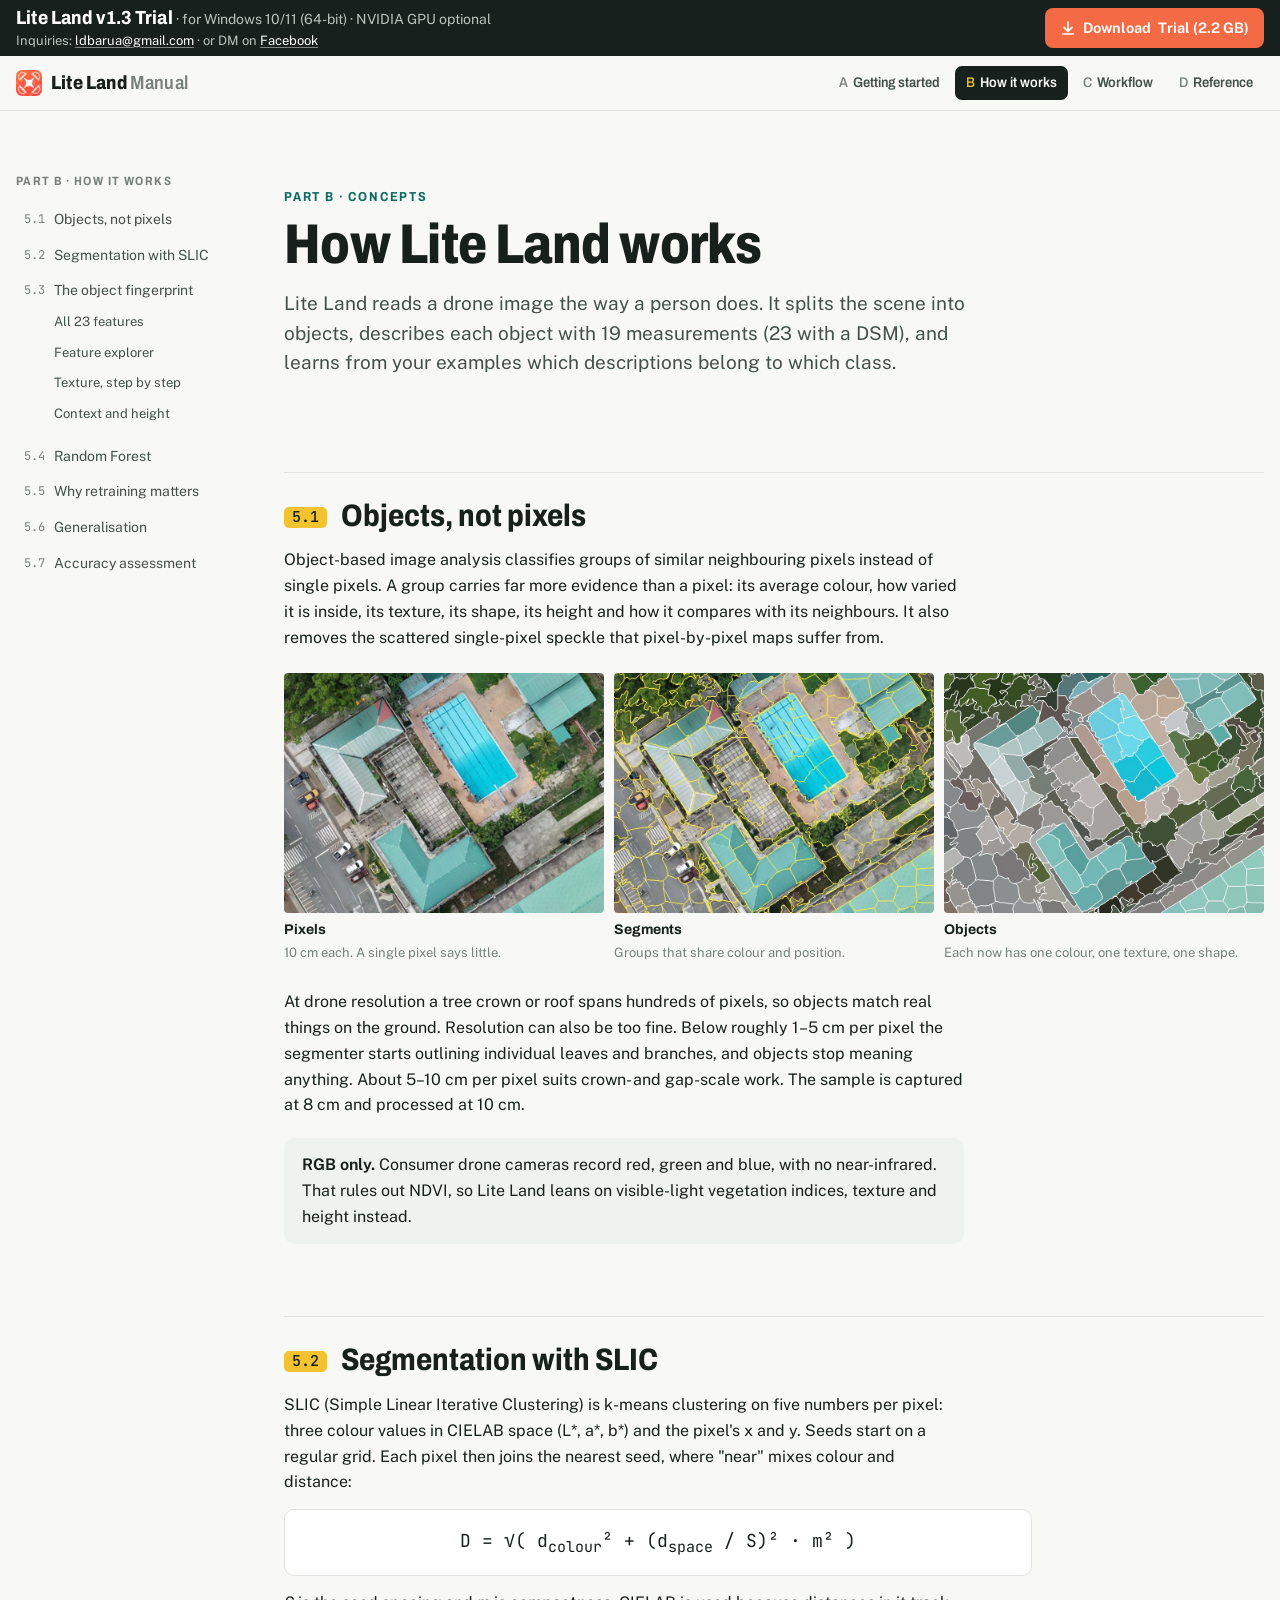
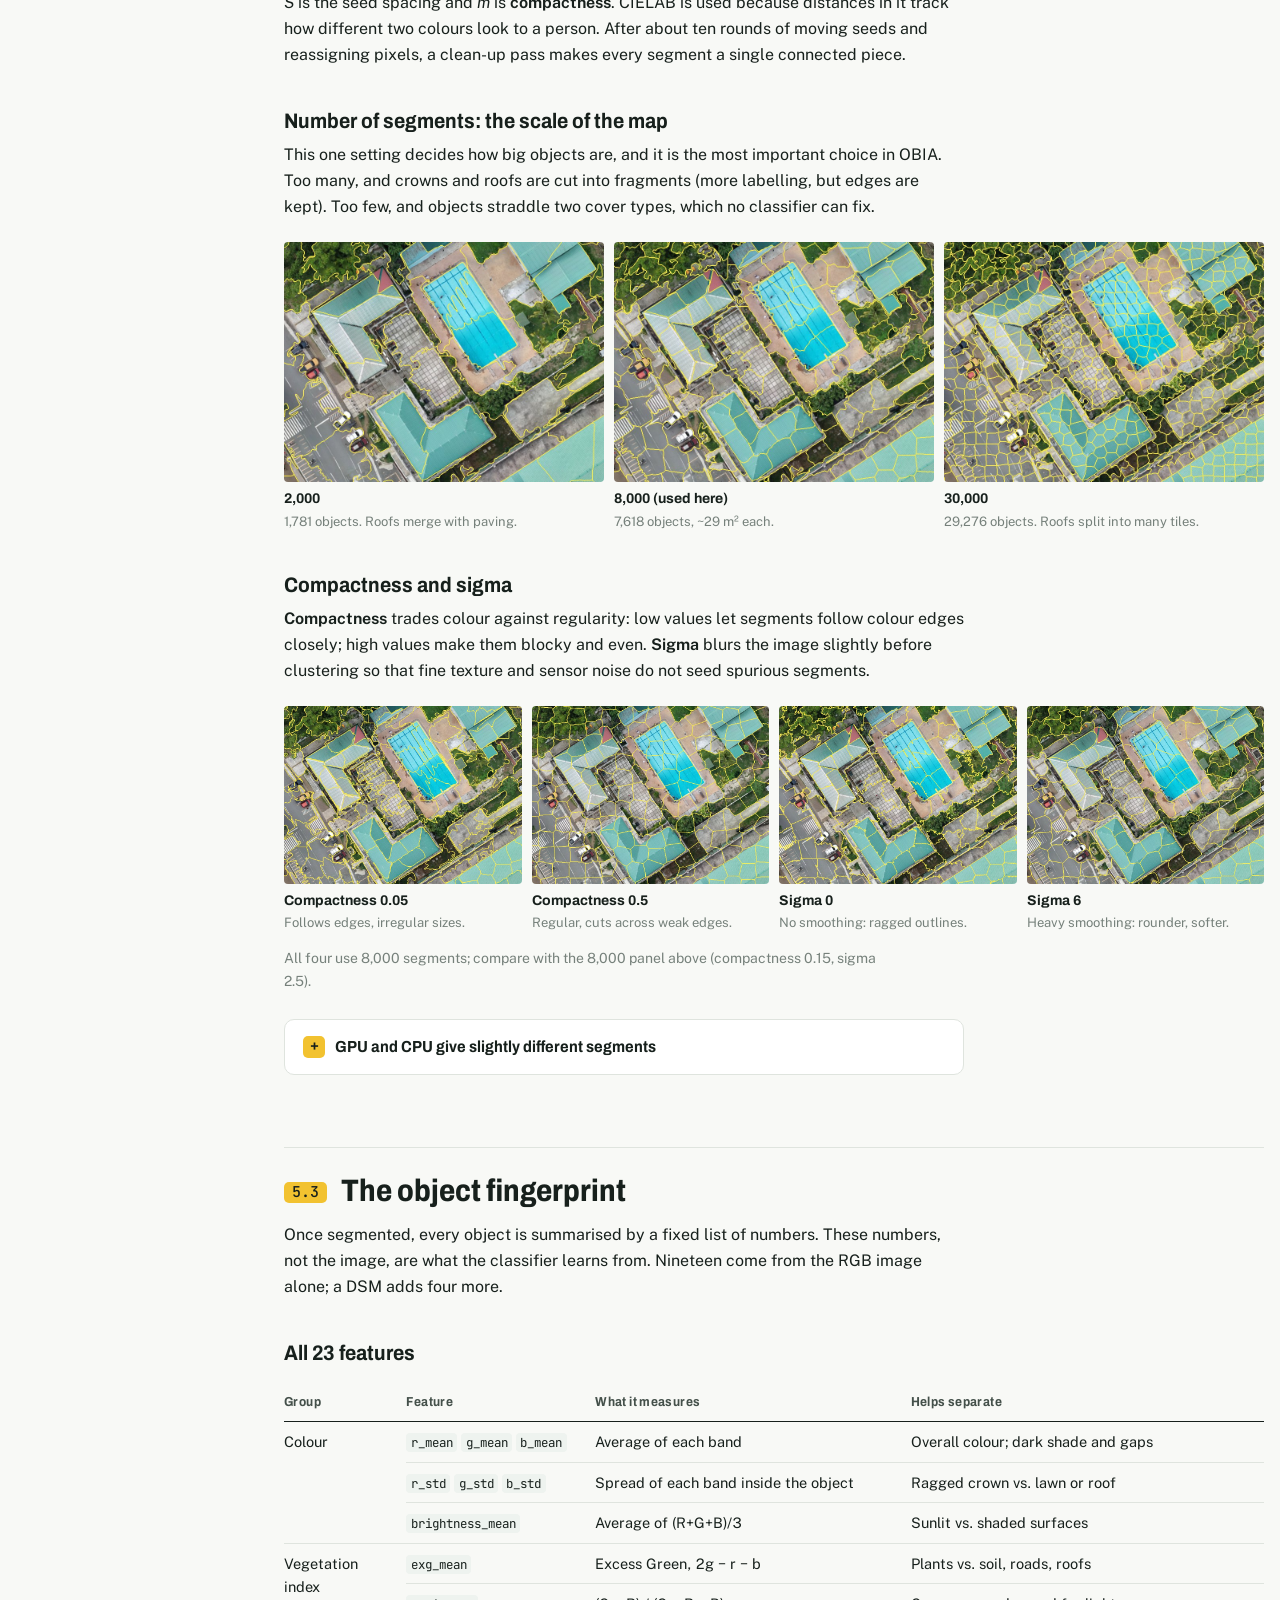
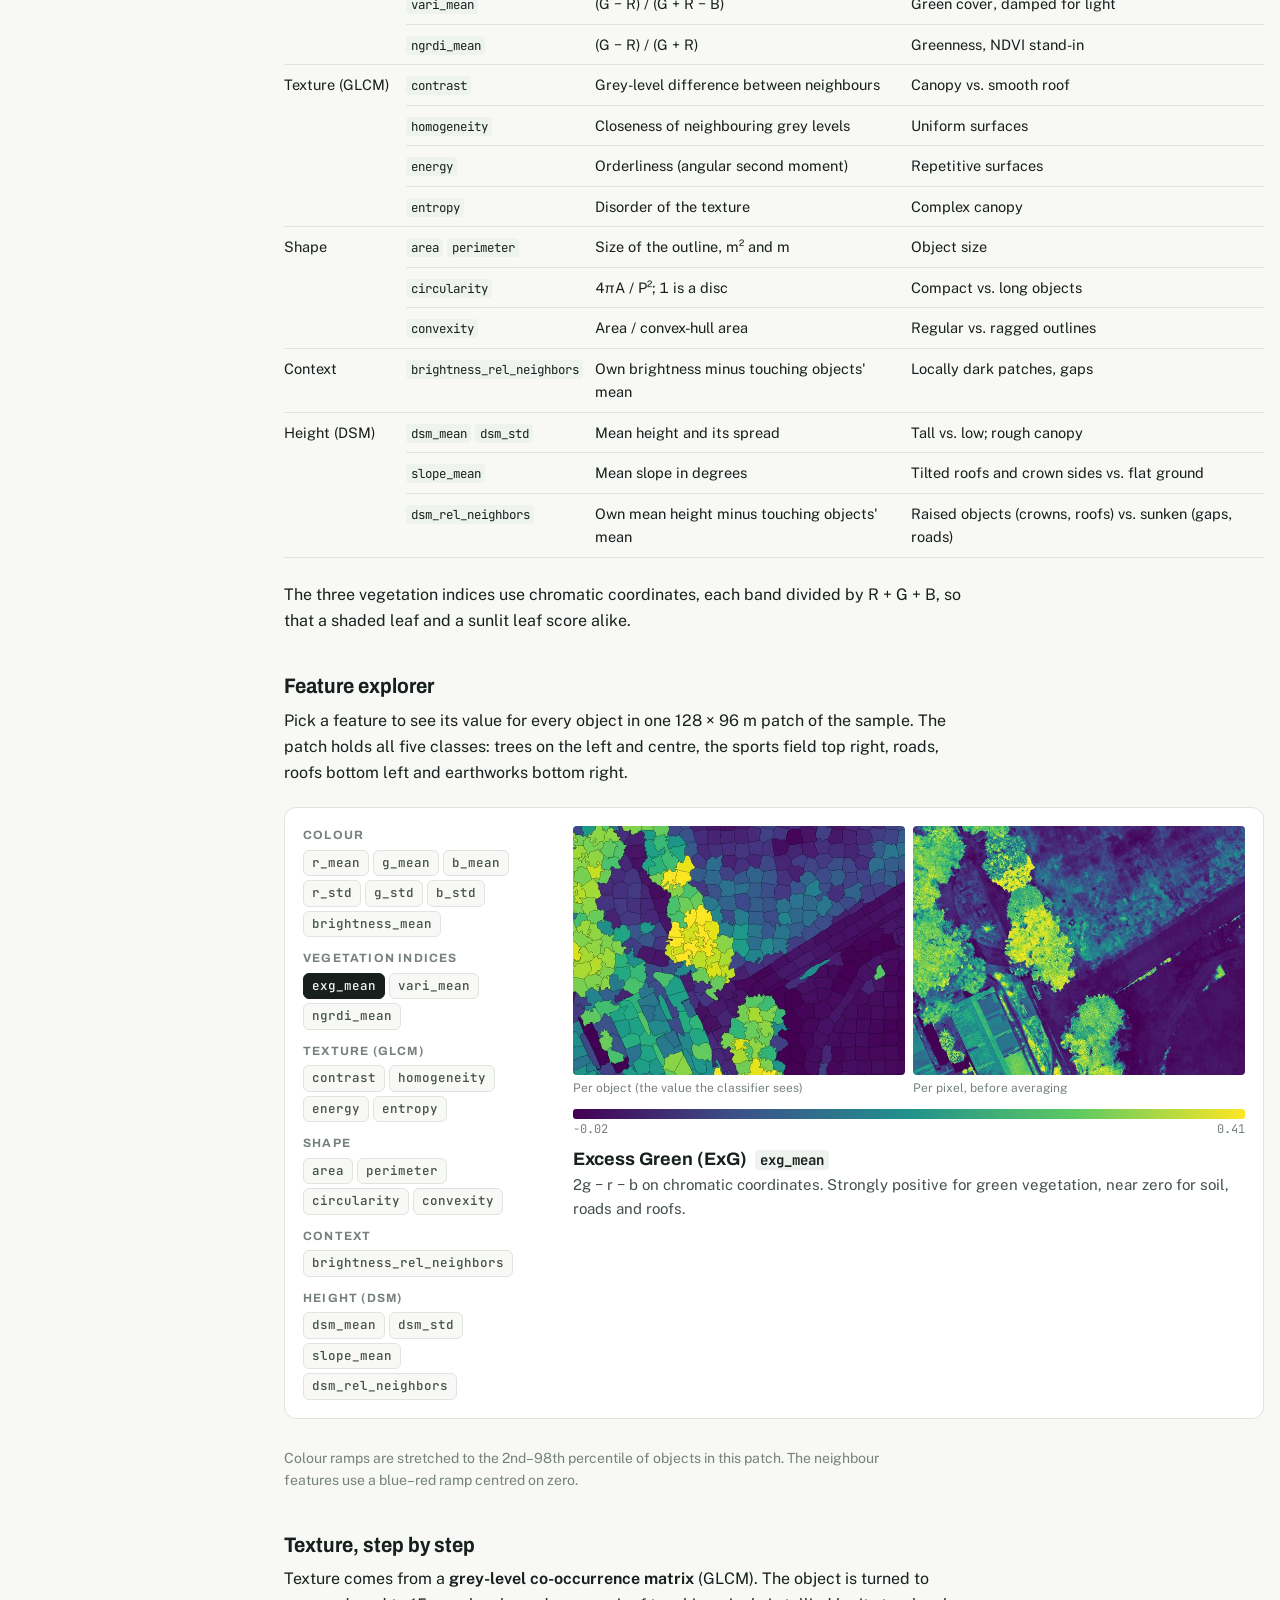
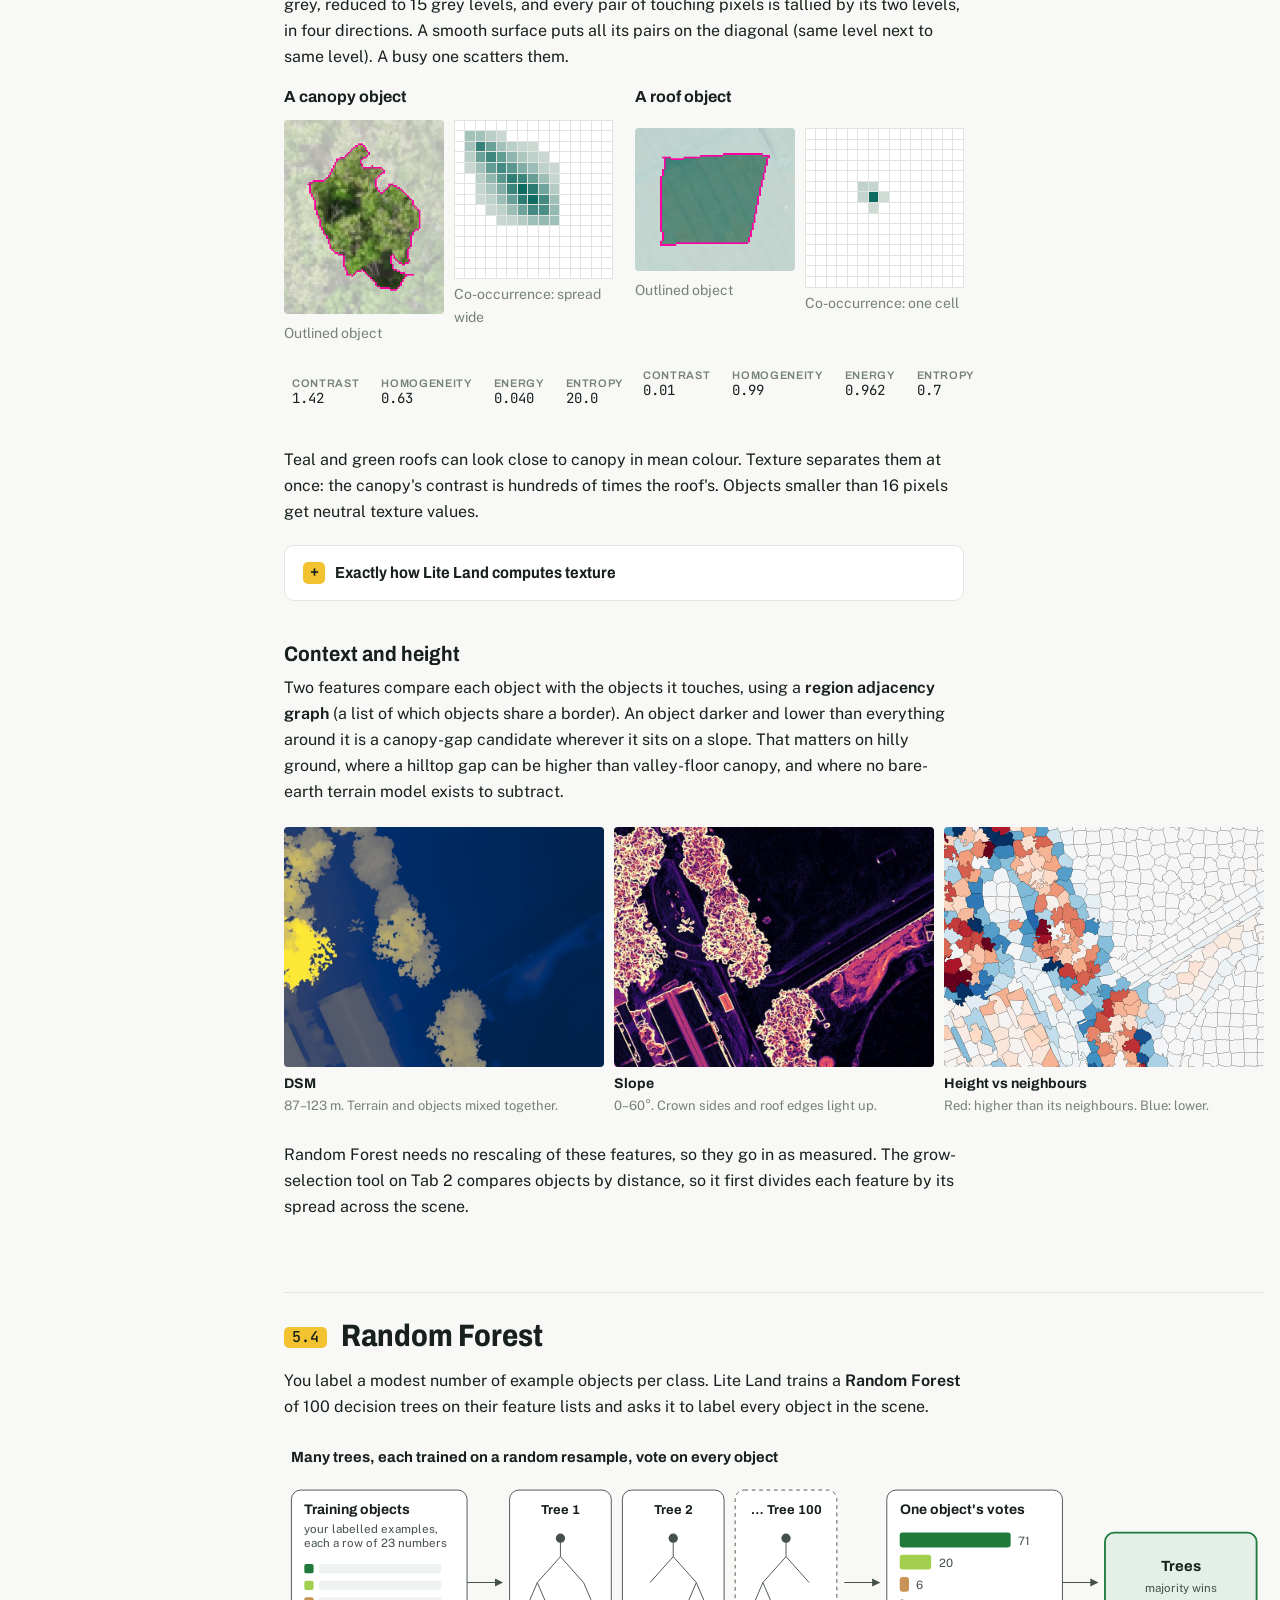
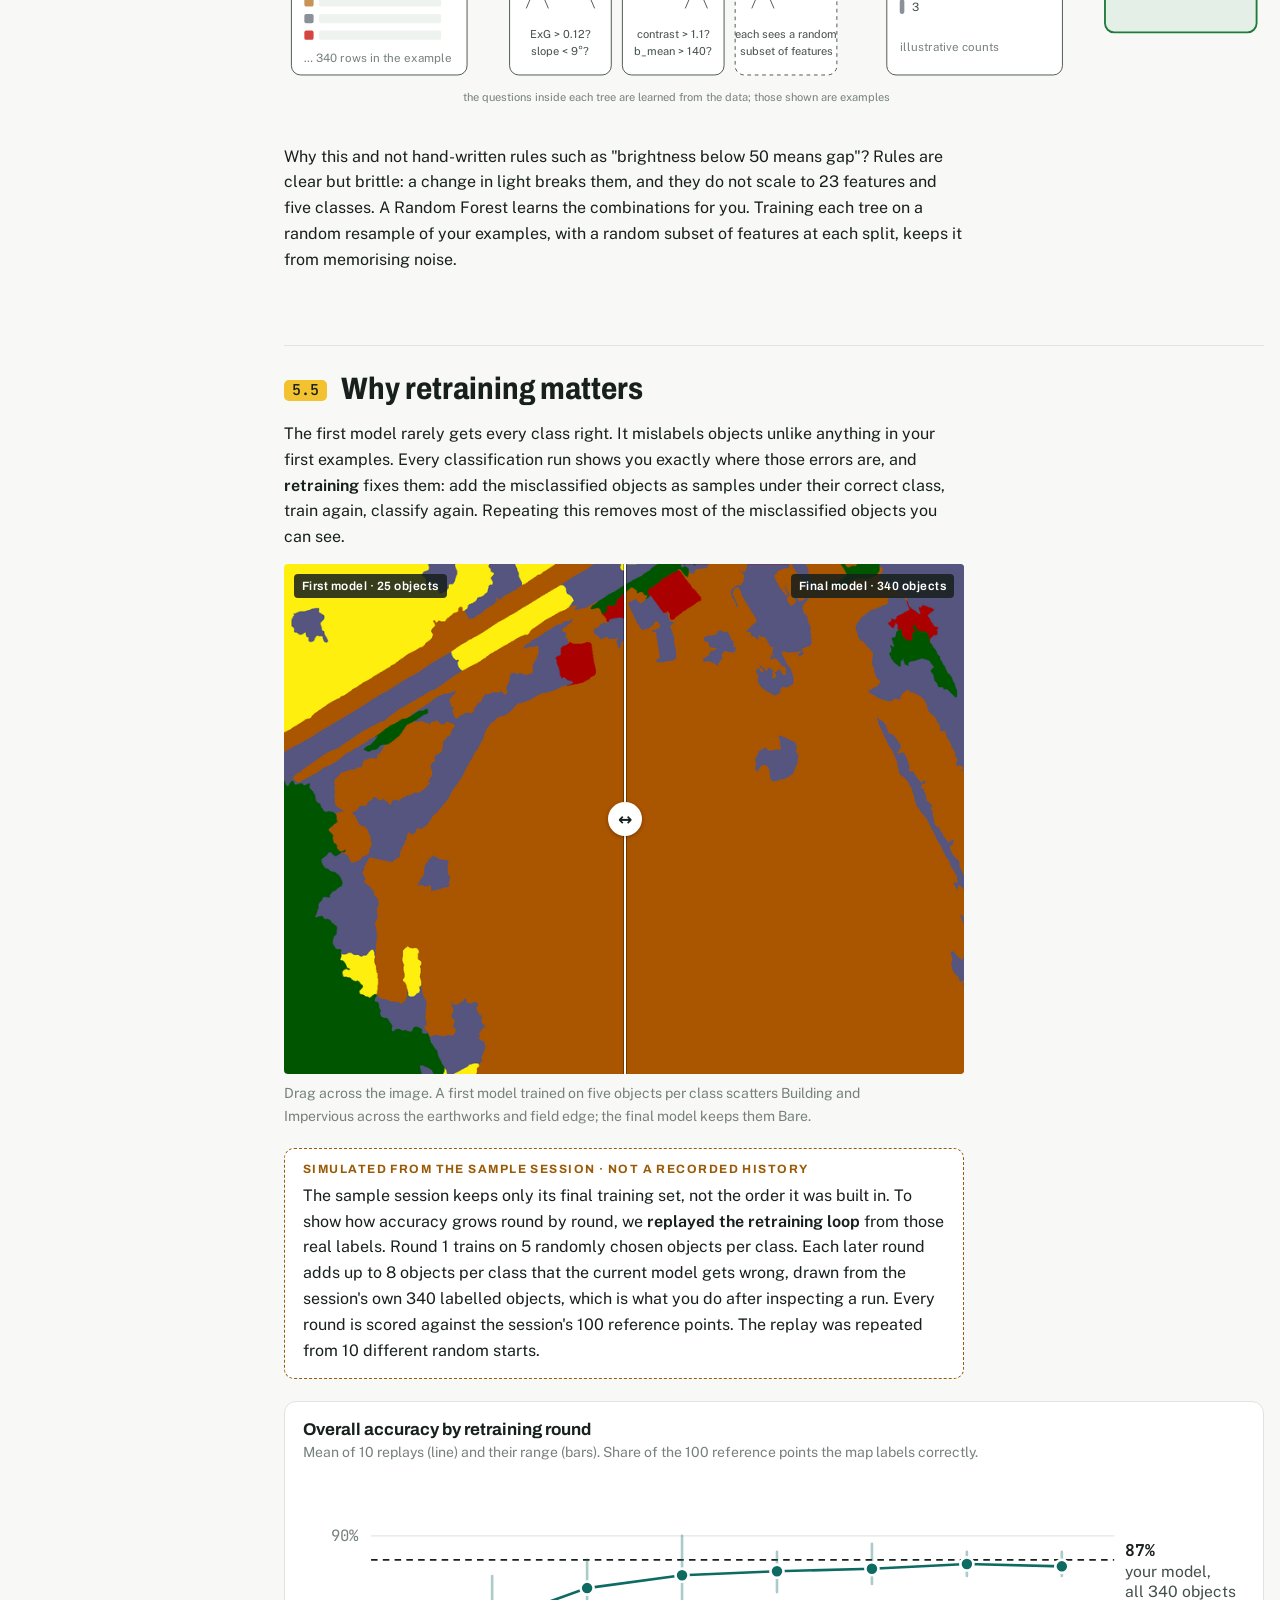
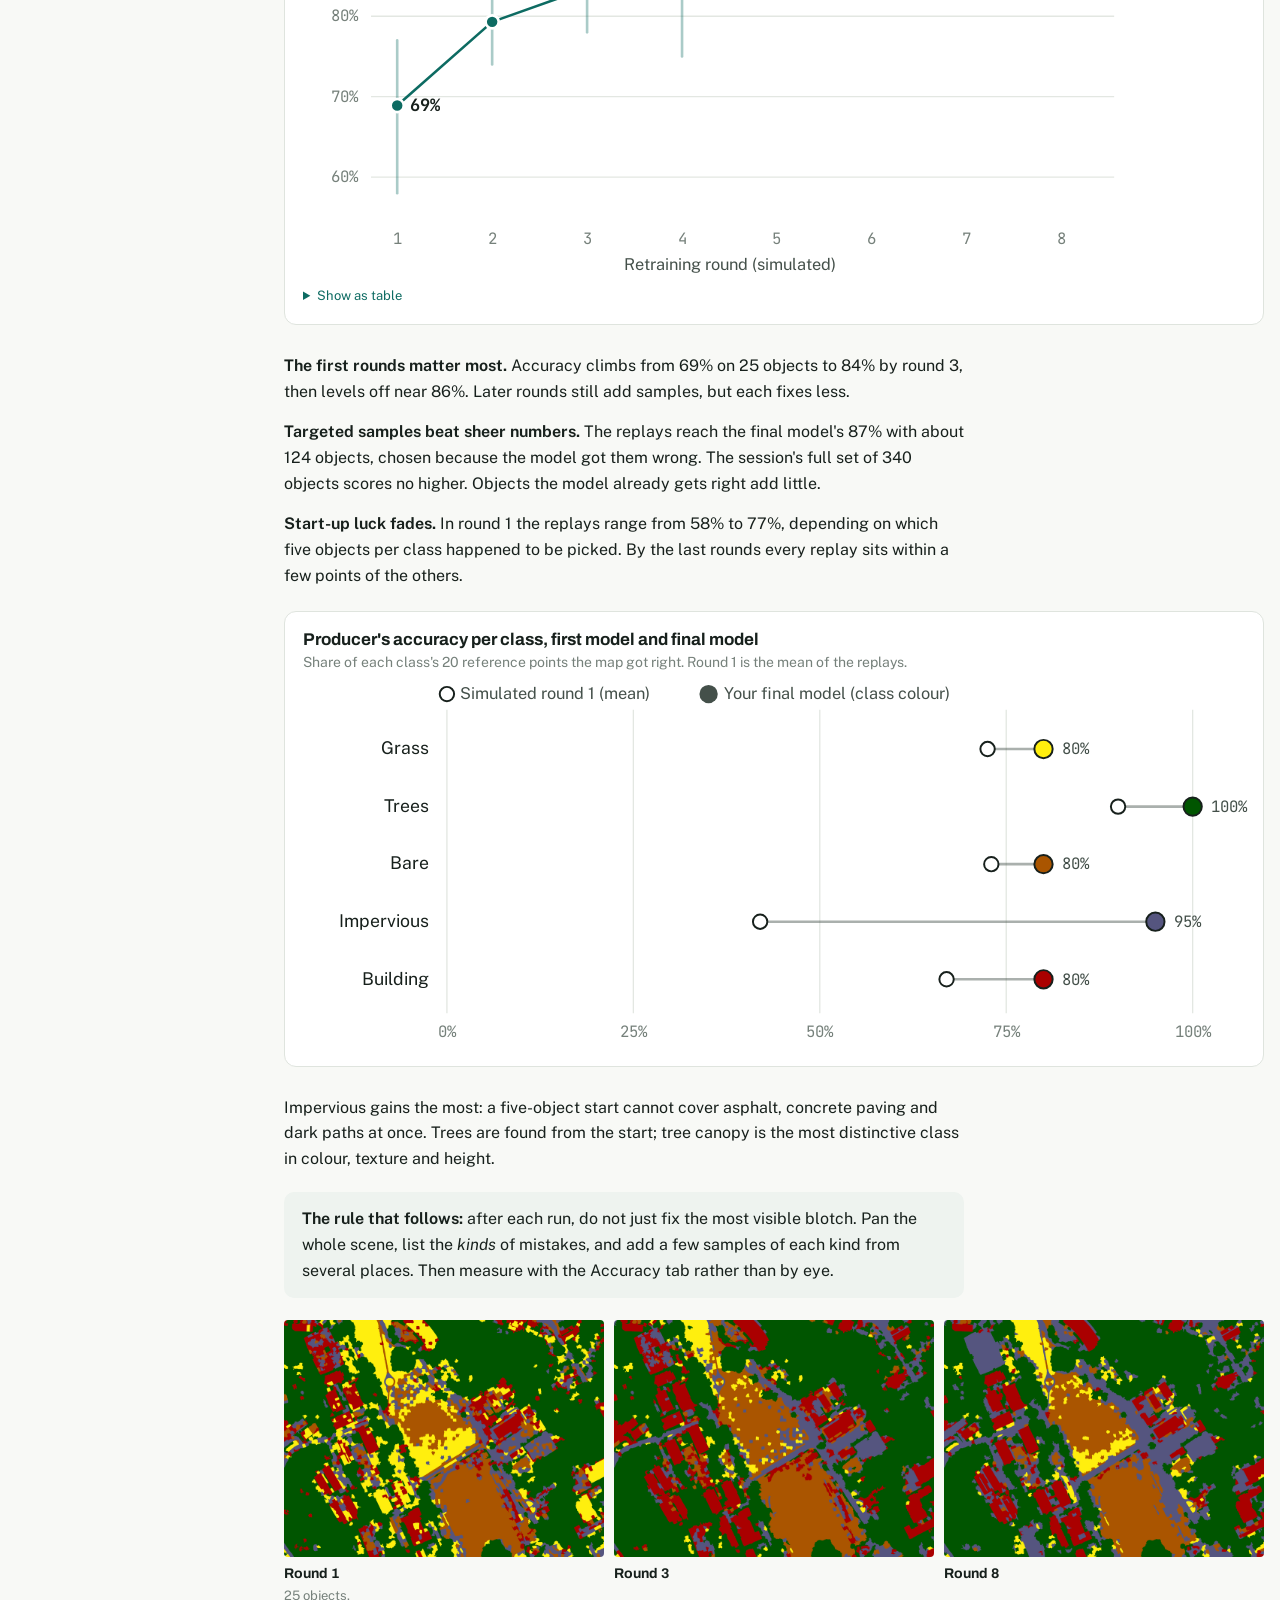
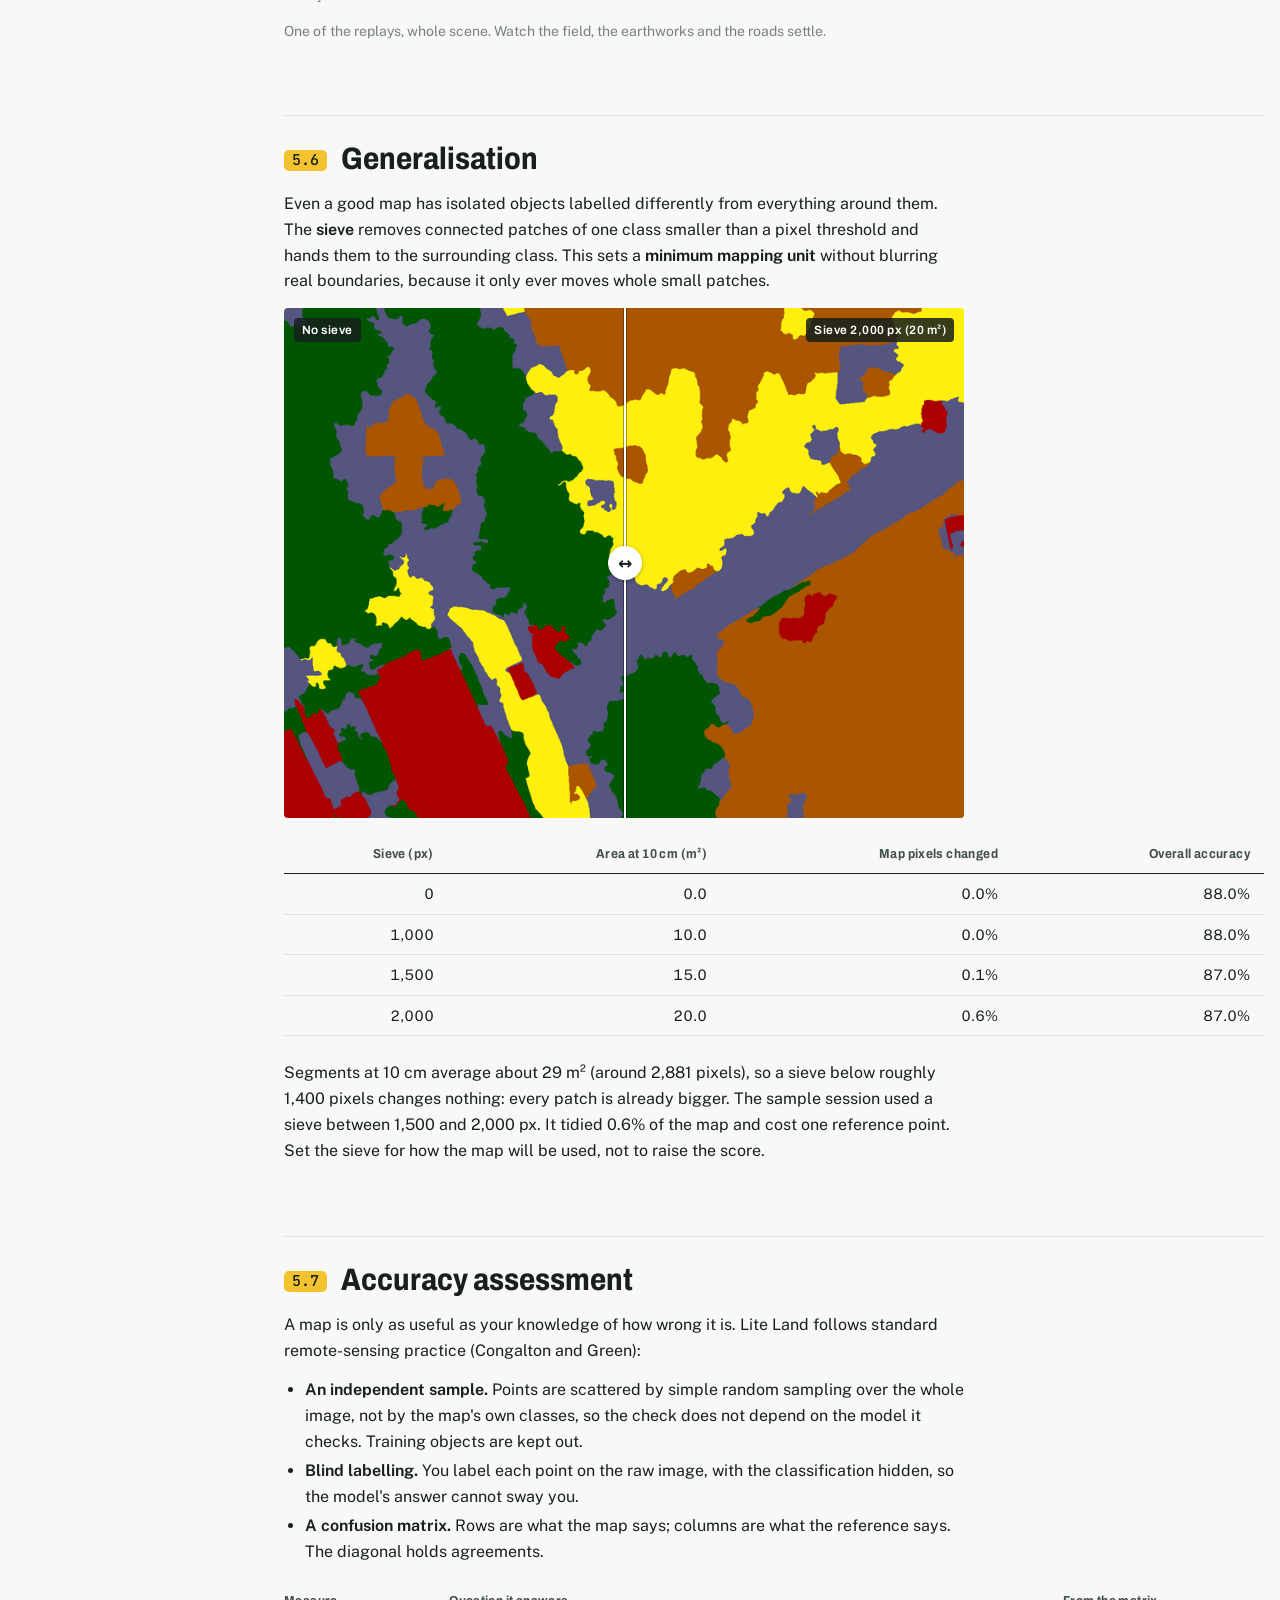
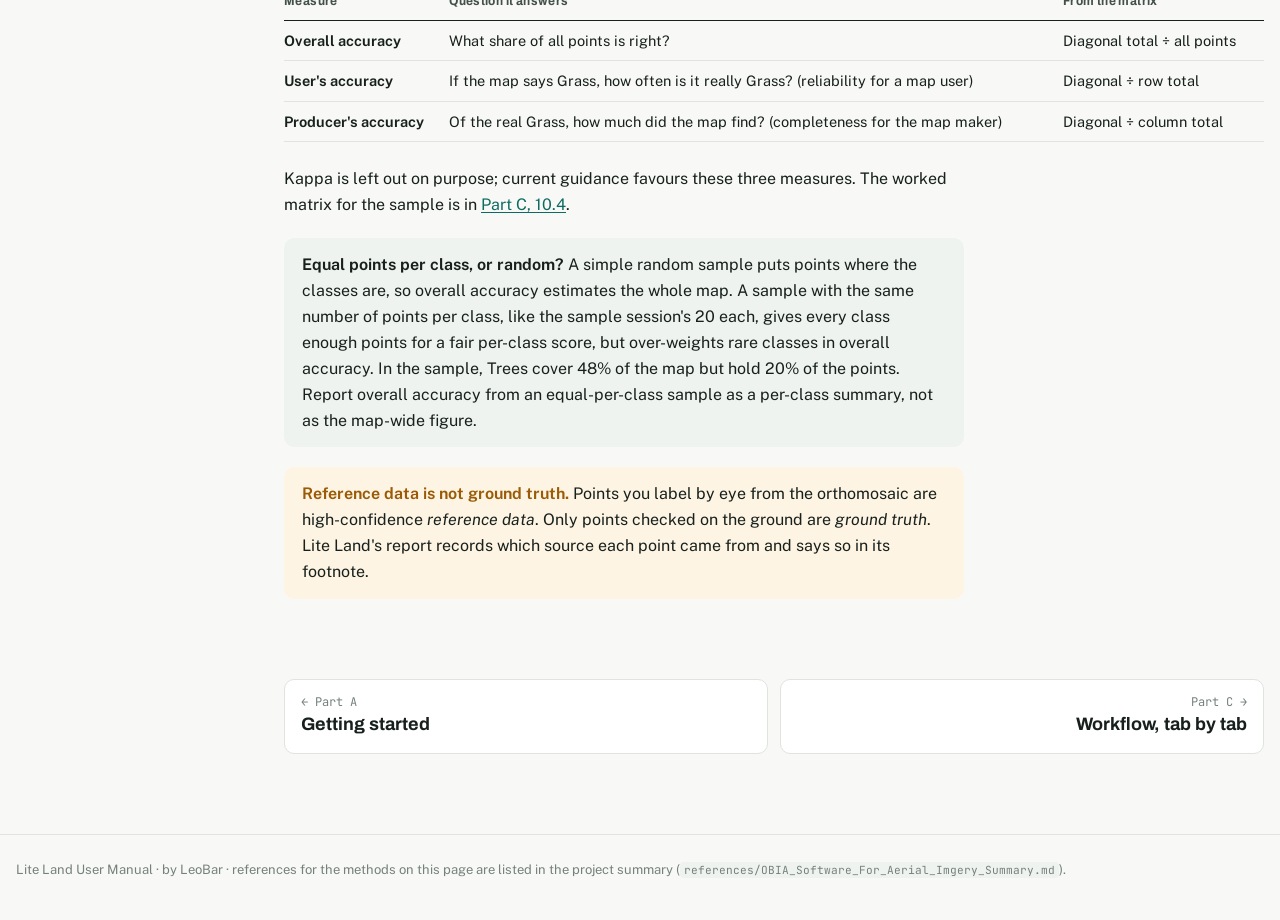
==== commit e866d8cb: "Add download bar linking to the trial on Google Drive Pinned bar on every manual page, as on the Lit" ====
--- a/docs/concepts.html
+++ b/docs/concepts.html
@@ -12,7 +12,17 @@
 <link rel="stylesheet" href="manual.css">
 </head>
 <body>
-<header class="topbar"><div class="topbar-inner">
+<header class="topbar">
+  <div class="getbar">
+    <div class="getbar-in">
+      <div class="getbar-id">
+        <p><b>Lite Land v1.3 Trial</b> <span>· for Windows 10/11 (64-bit) · NVIDIA GPU optional</span></p>
+        <p class="getbar-contact">Inquiries: <a href="mailto:ldbarua@gmail.com">ldbarua@gmail.com</a><span class="sep"> · </span>or DM on <a href="https://www.facebook.com/leonardo.barua" target="_blank" rel="noopener">Facebook</a></p>
+      </div>
+      <a class="getbar-btn" href="https://drive.google.com/file/d/1JxOnxnY069Mfg6nPAA1eiSF7T0b4u91c/view?usp=drive_link" target="_blank" rel="noopener"><svg viewBox="0 0 24 24" fill="none" stroke="currentColor" stroke-width="2.4" stroke-linecap="round" stroke-linejoin="round" aria-hidden="true"><path d="M12 3v12"/><path d="m6 11 6 6 6-6"/><path d="M4 21h16"/></svg>Download<span class="long"> Trial (2.2 GB)</span></a>
+    </div>
+  </div>
+  <div class="topbar-inner">
   <a class="brand" href="index.html"><img class="brand-mark" src="img/brand/lite_land_64.png" alt="" width="26" height="26"><span>Lite Land <span class="brand-sub">Manual</span></span></a>
   <nav class="parts" aria-label="Manual parts">
     <a href="index.html"><span>A</span>Getting started</a>
--- a/docs/manual.css
+++ b/docs/manual.css
@@ -28,7 +28,7 @@
 }
 
 * { box-sizing: border-box; }
-html { scroll-padding-top: 76px; }
+html { scroll-padding-top: 130px; }
 body {
   margin: 0;
   background: var(--paper);
@@ -78,12 +78,29 @@
 .parts a[aria-current="page"] { background: var(--ink); color: var(--paper); }
 .parts a[aria-current="page"] span { color: var(--mark); }
 
+/* download bar, pinned with the top bar (matches Lite Flight's) */
+.getbar { background: var(--ink); color: #fff; }
+.getbar-in { max-width: 1320px; margin: 0 auto; padding: 6px 16px; display: flex; align-items: center; justify-content: space-between; gap: 16px; }
+.getbar-id { min-width: 0; display: grid; gap: 2px; }
+.getbar p { margin: 0; font-size: 14px; line-height: 1.3; }
+.getbar p b { font-family: var(--f-display); font-stretch: 88%; font-size: 19px; font-weight: 750; letter-spacing: .01em; }
+.getbar p span { color: #b9c3bd; }
+.getbar-contact { font-size: 13px !important; color: #b9c3bd; }
+.getbar-contact a { color: #fff; text-decoration-color: rgba(255, 255, 255, .45); }
+.getbar-contact a:hover { color: #fff; text-decoration-color: #fff; }
+.getbar-btn { display: inline-flex; align-items: center; gap: 7px; white-space: nowrap; flex: none;
+  background: #f46a45; color: #fff; text-decoration: none; font-weight: 650; font-size: 14.5px; padding: 8px 15px; border-radius: 8px; }
+.getbar-btn:hover { background: #d9532f; color: #fff; }
+.getbar-btn svg { width: 16px; height: 16px; }
+.getbar a:focus-visible { outline-color: #fff; }
+.topbar { padding-top: 0; }
+
 /* ---------- page frame ---------- */
 .frame {
   max-width: 1320px; margin: 0 auto; padding-inline: 16px; padding-block: 0 80px;
   display: grid; grid-template-columns: 220px minmax(0, 1fr); gap: 48px;
 }
-.toc { position: sticky; top: 78px; align-self: start; max-height: calc(100vh - 96px); overflow: auto; padding-top: 40px; }
+.toc { position: sticky; top: 132px; align-self: start; max-height: calc(100vh - 150px); overflow: auto; padding-top: 40px; }
 .toc-title {
   font-family: var(--f-display); font-stretch: 85%; font-weight: 700; font-size: 12px;
   letter-spacing: .12em; text-transform: uppercase; color: var(--muted); margin: 0 0 10px;
@@ -339,6 +356,9 @@
   .fx { grid-template-columns: minmax(0, 1fr); }
 }
 @media (max-width: 700px) {
+  .getbar-in { padding: 6px 12px; }
+  .getbar .long, .getbar p span, .getbar-contact .sep { display: none; }
+  .getbar-contact { font-size: 12px !important; }
   body { font-size: 15.5px; }
   .parts { margin-left: 0; }
   .parts a { padding: 5px 8px; font-size: 13px; }
